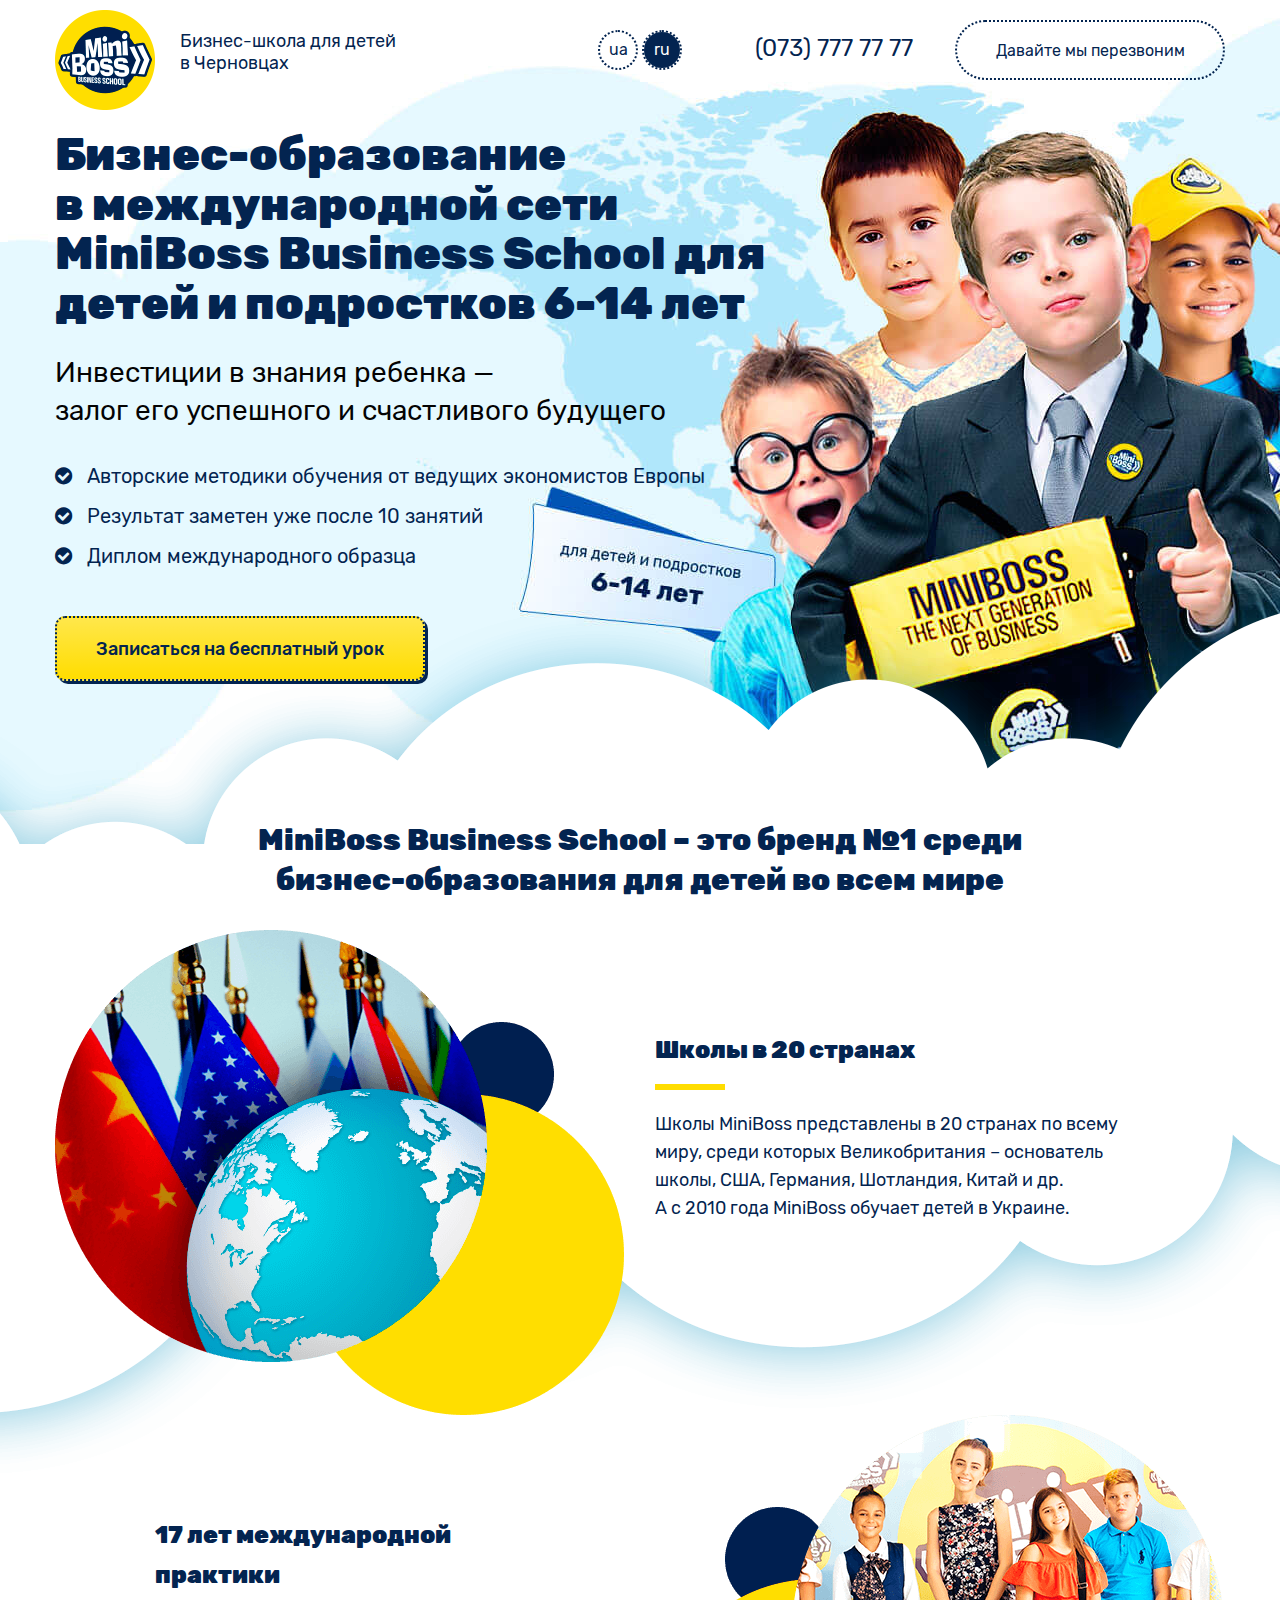
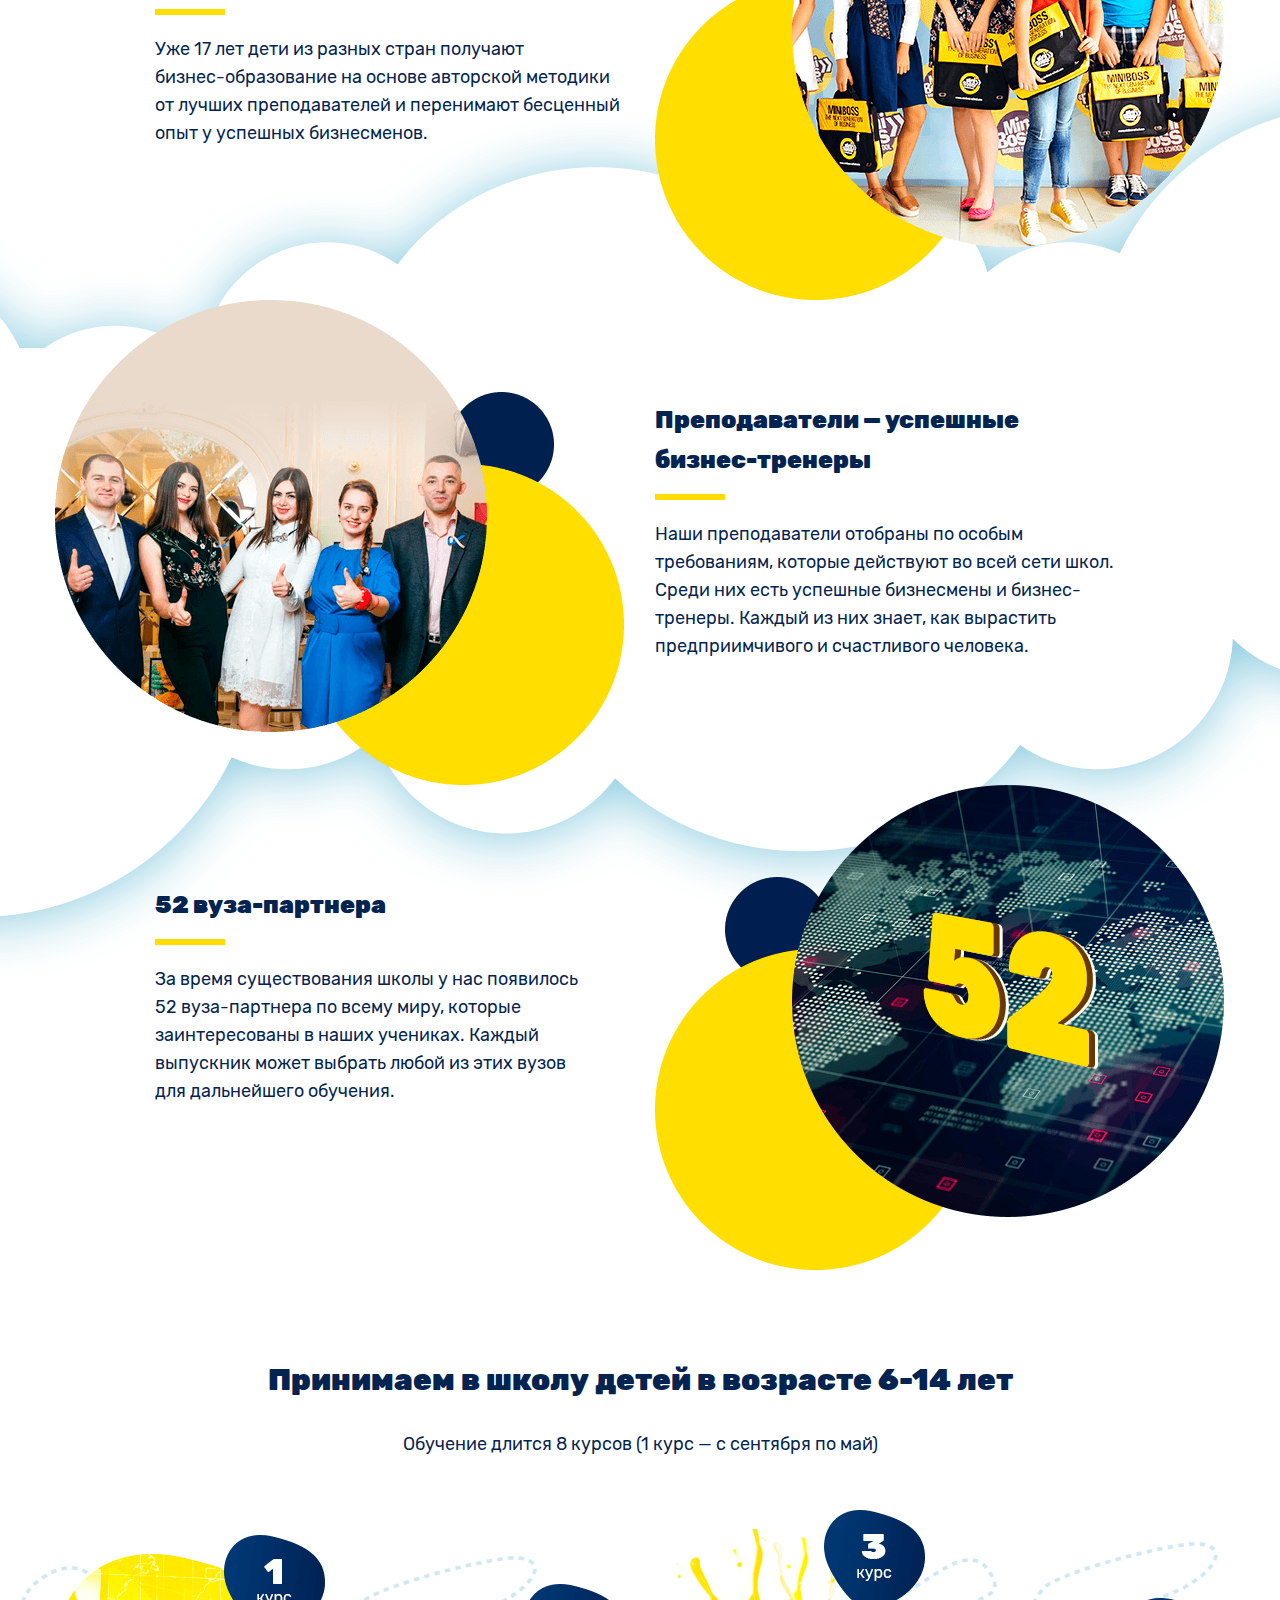
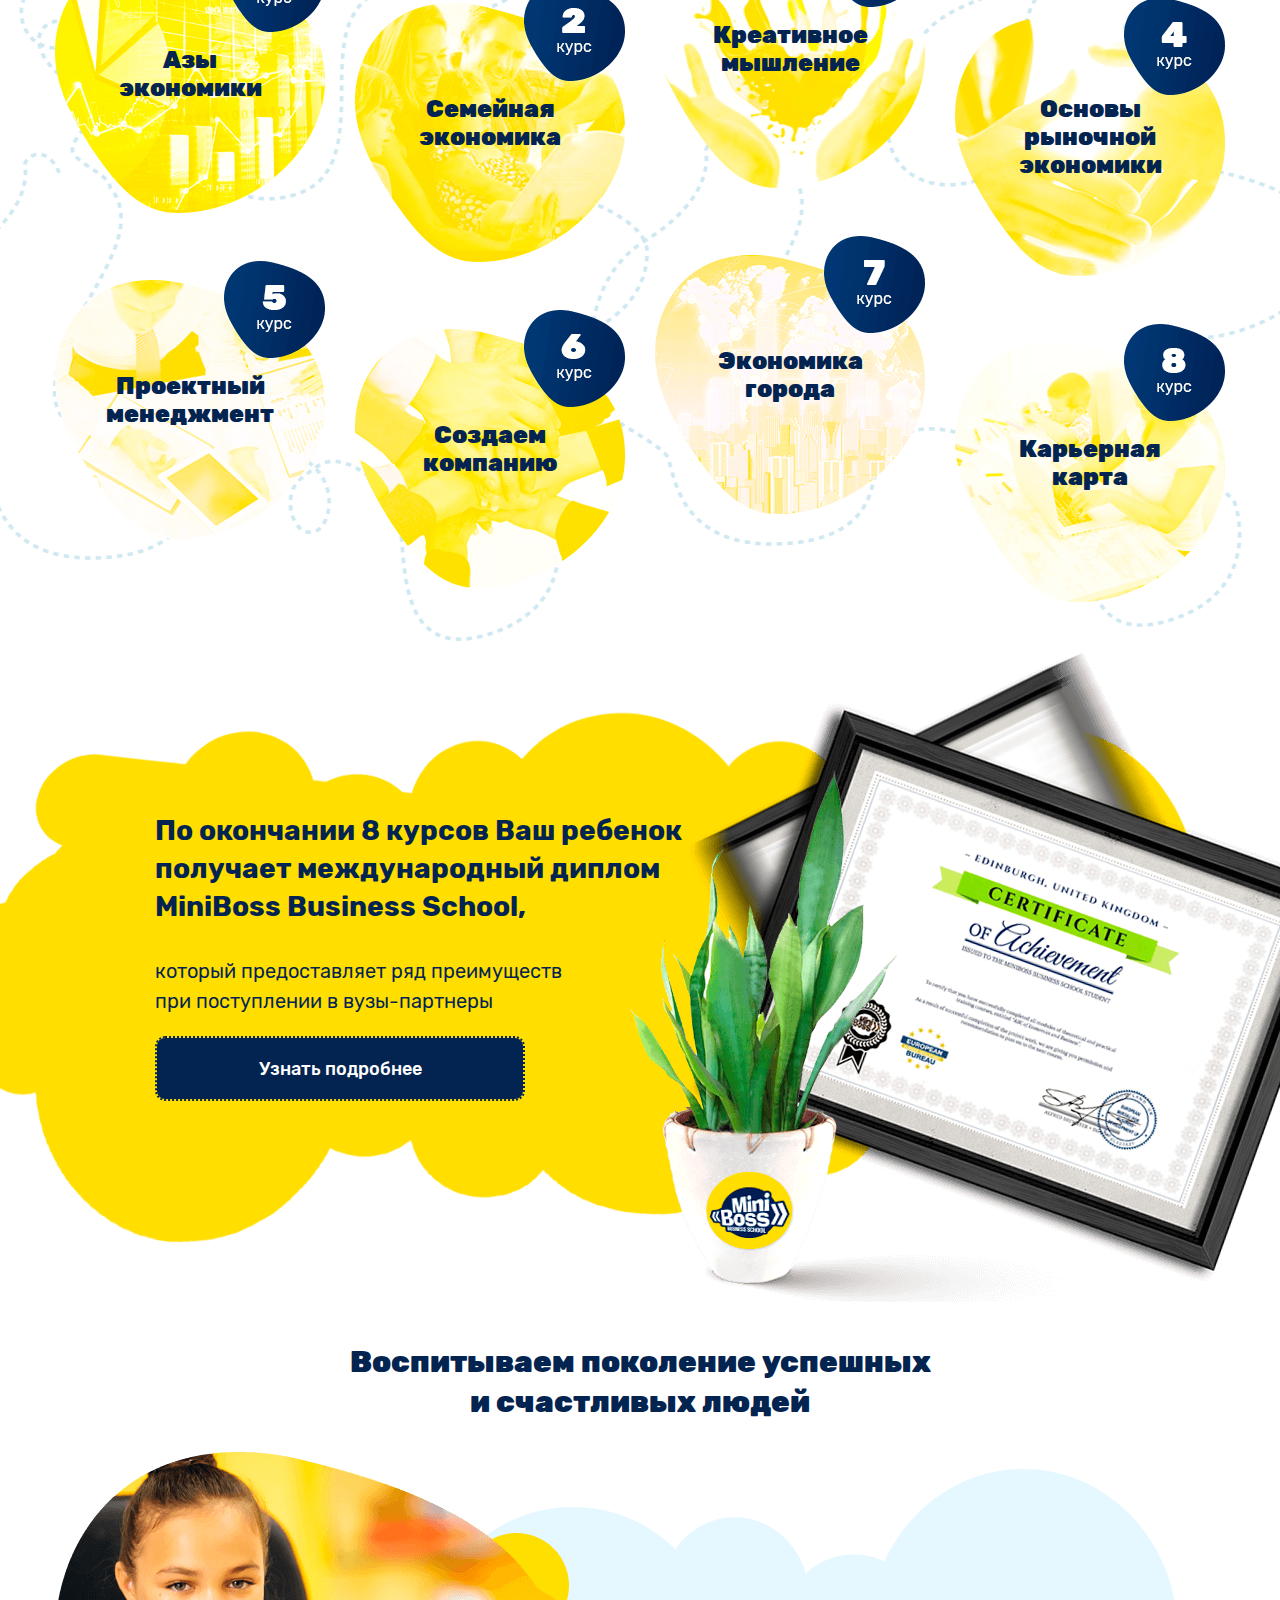
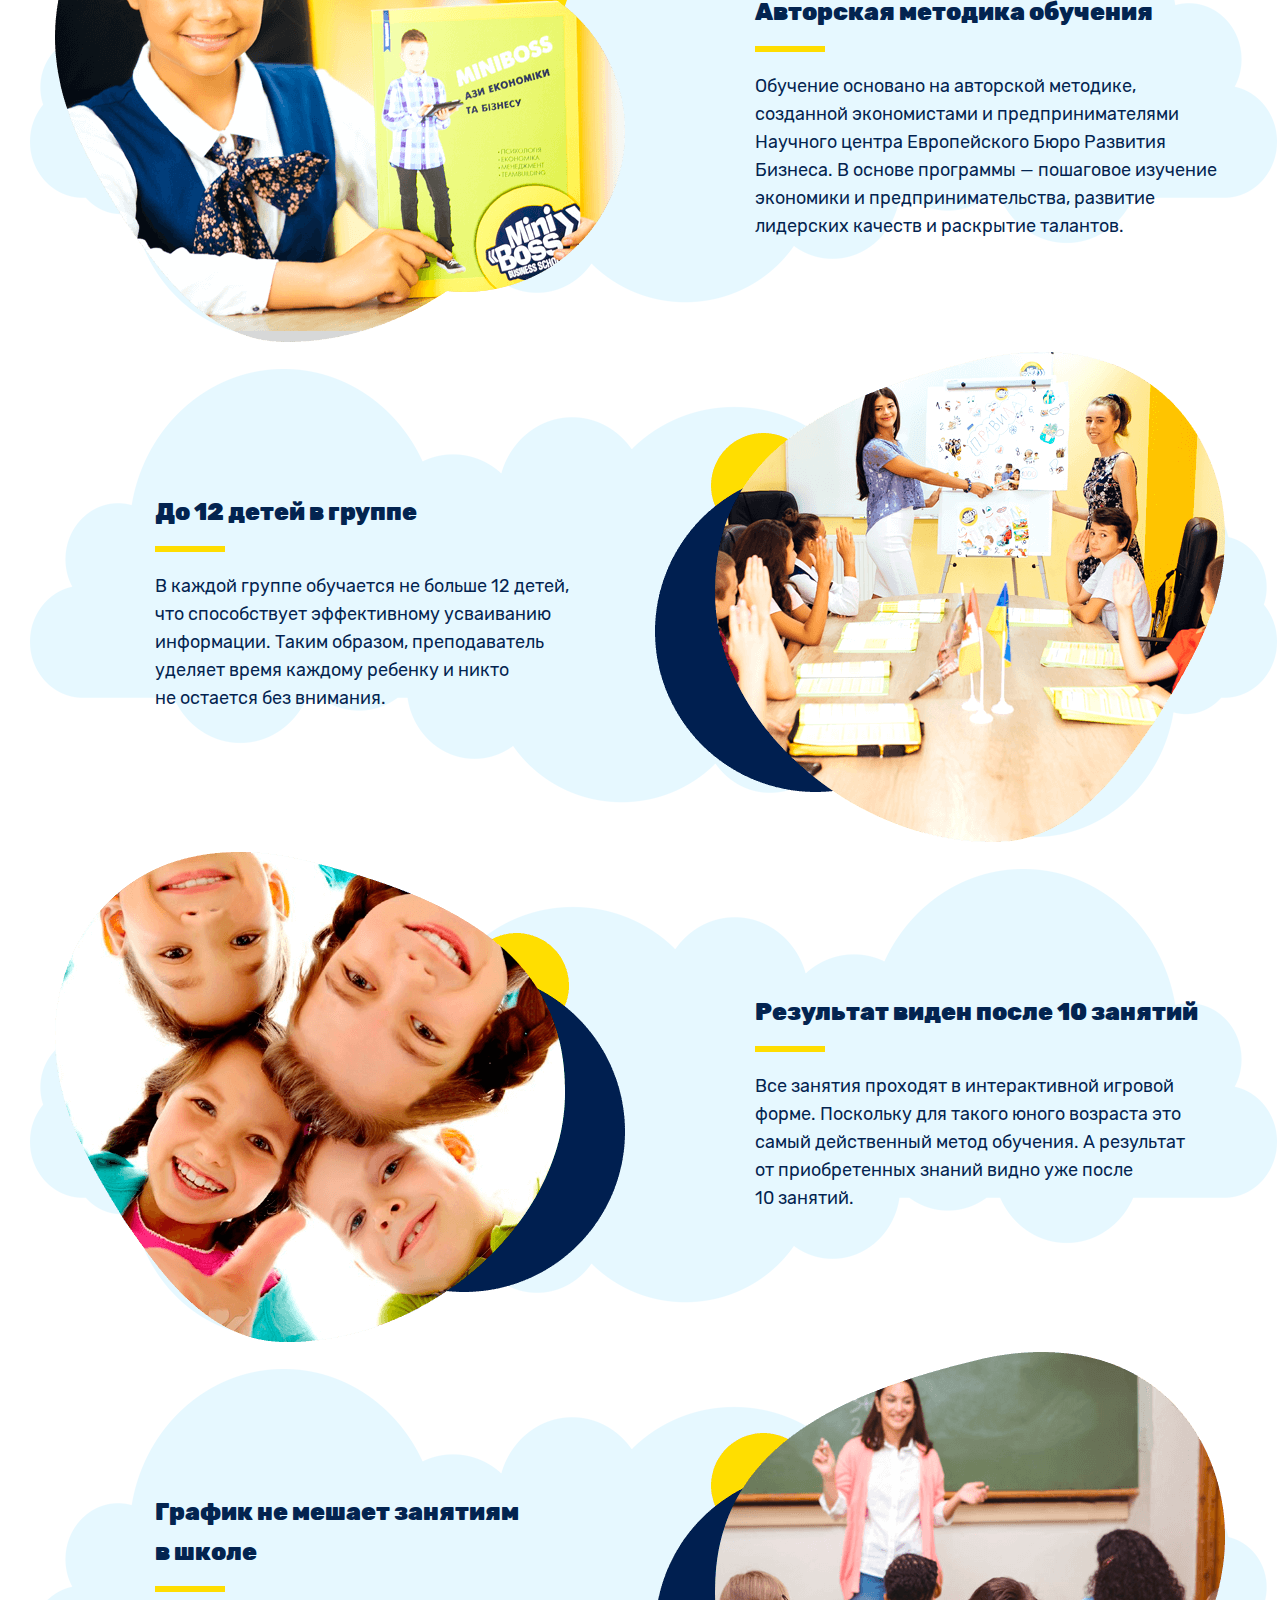
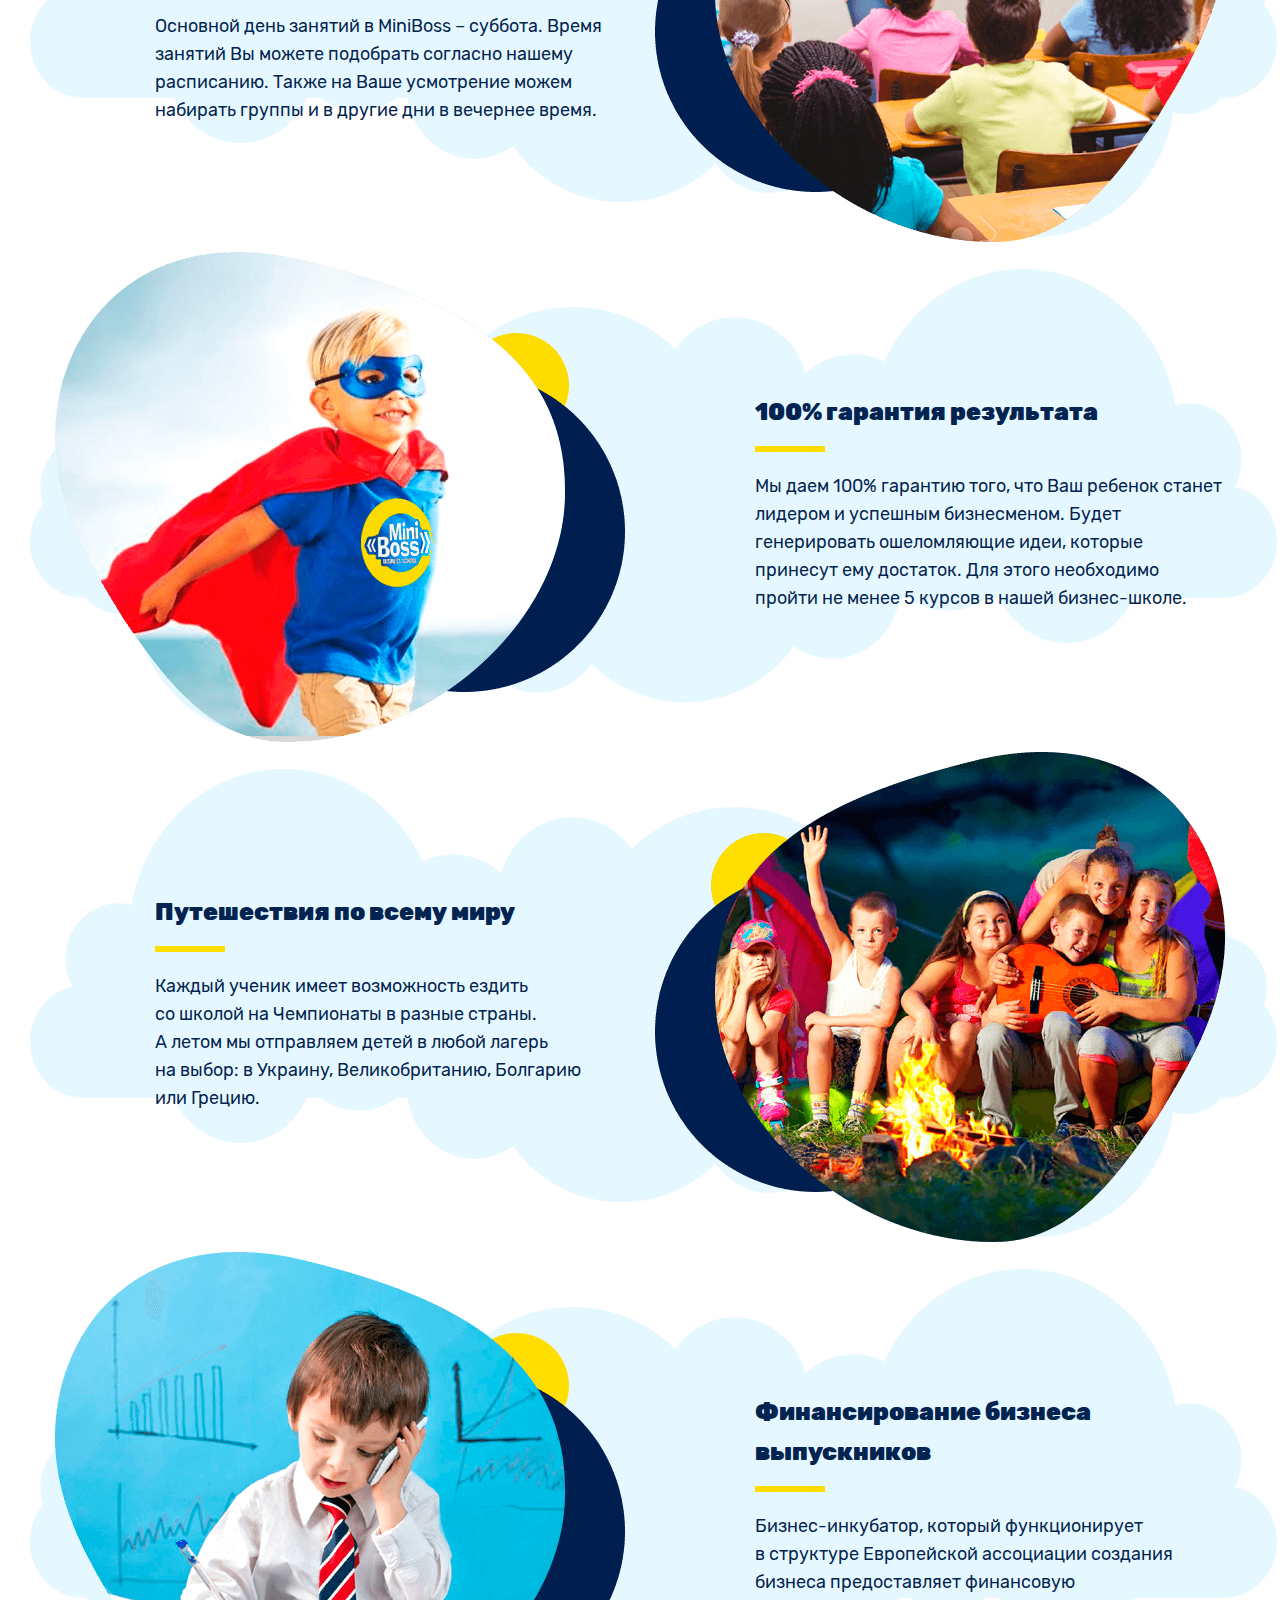
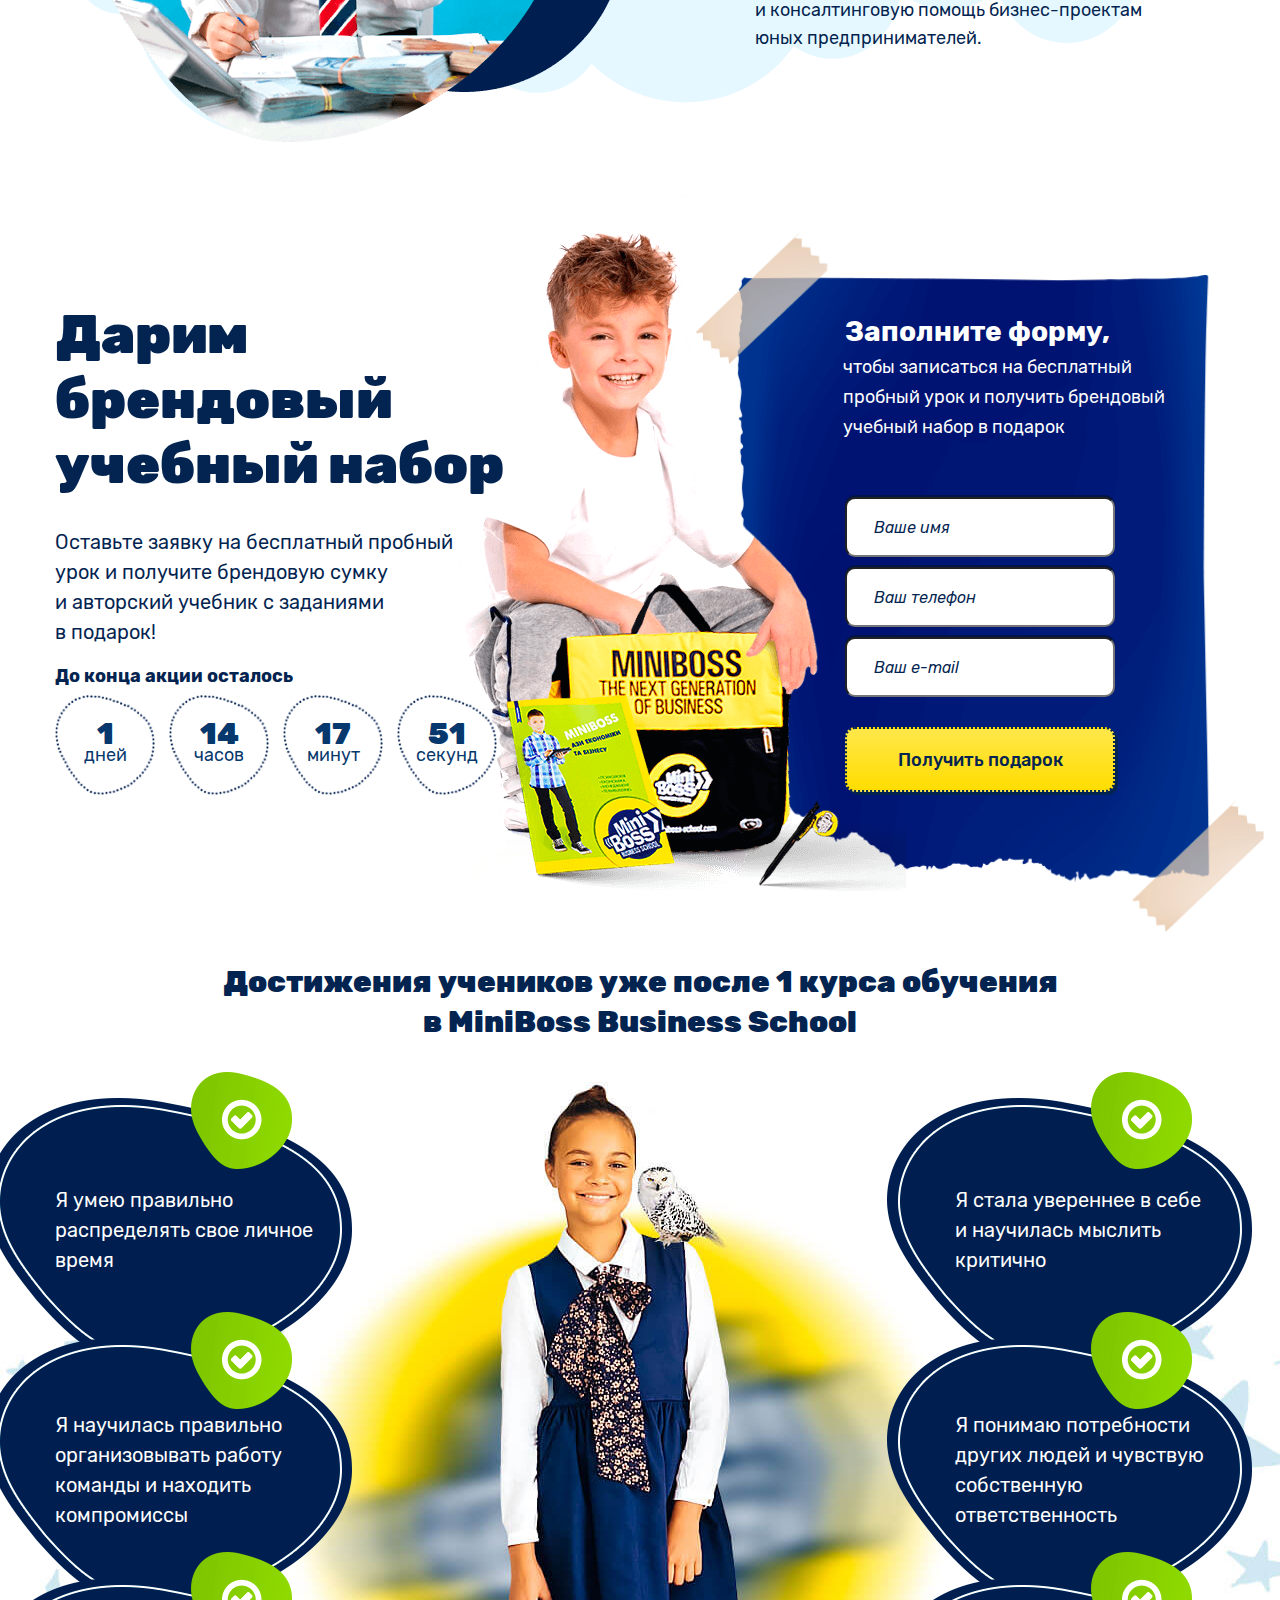
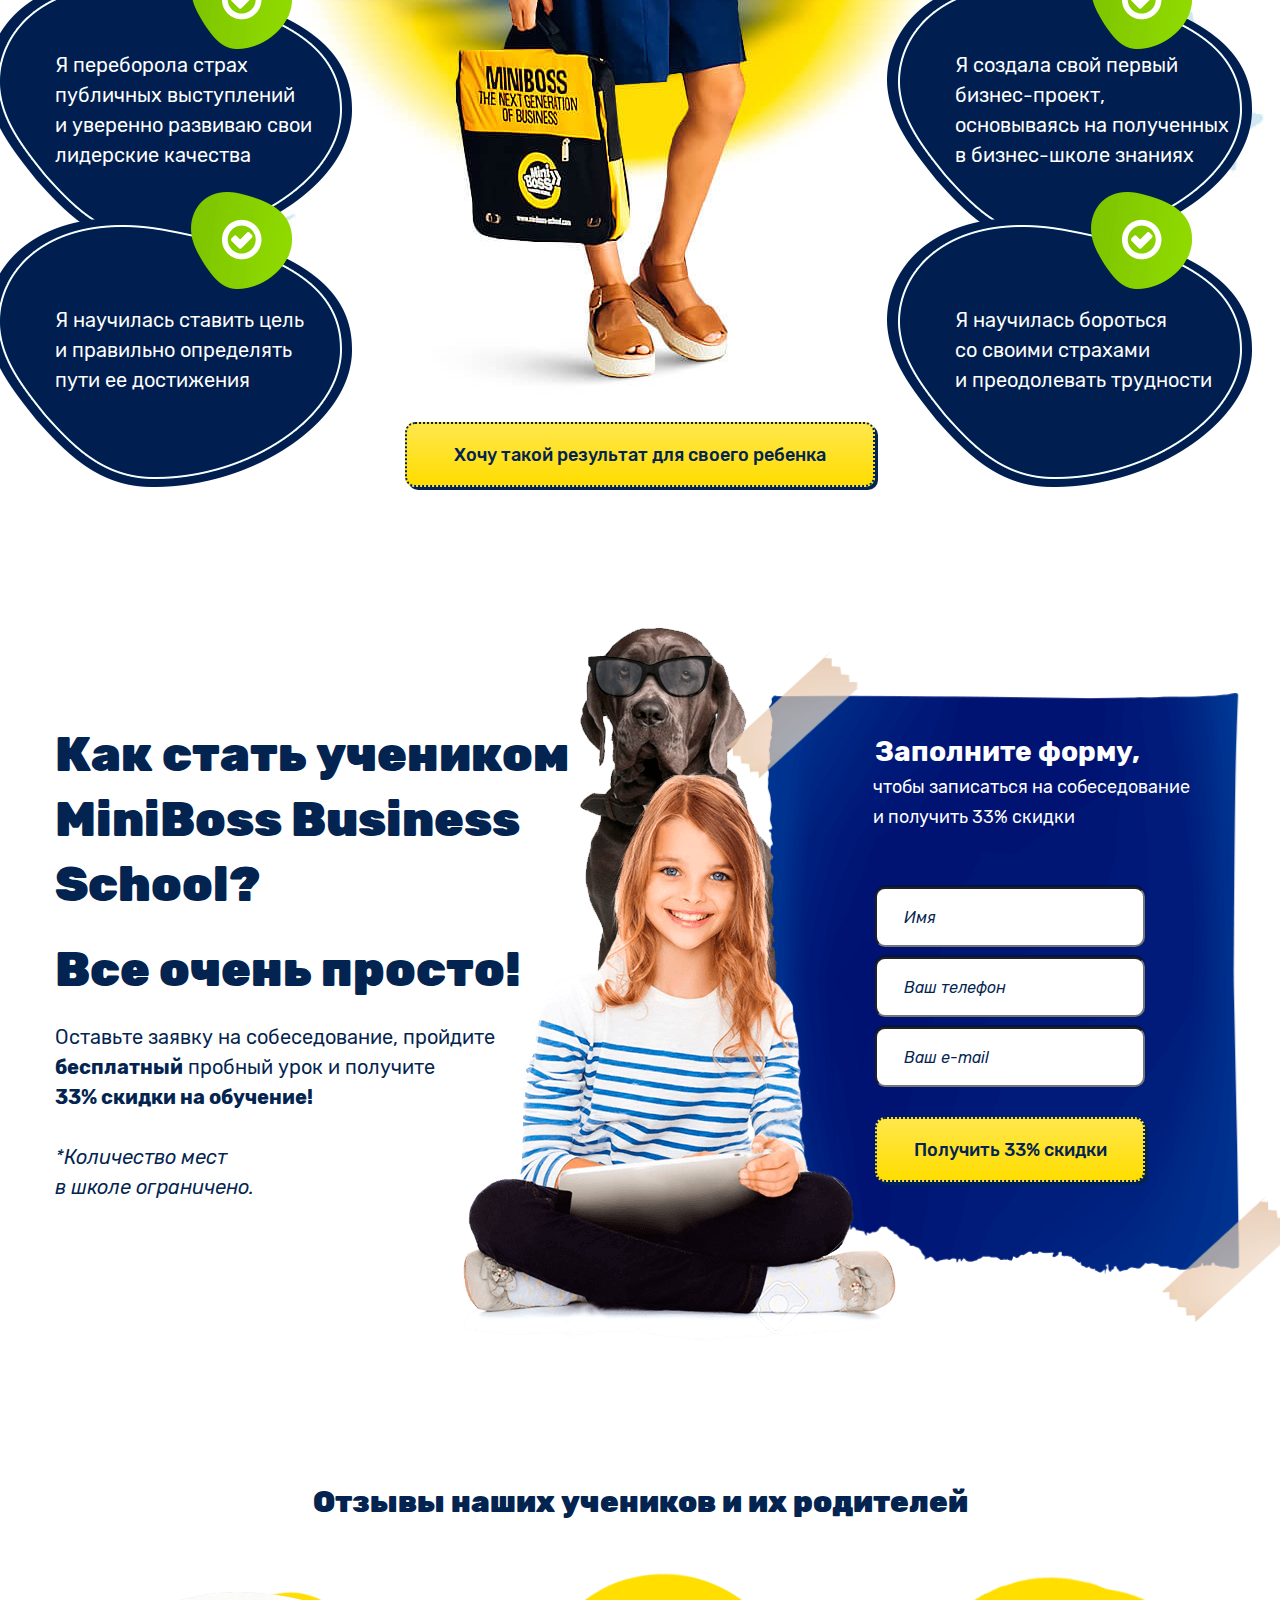
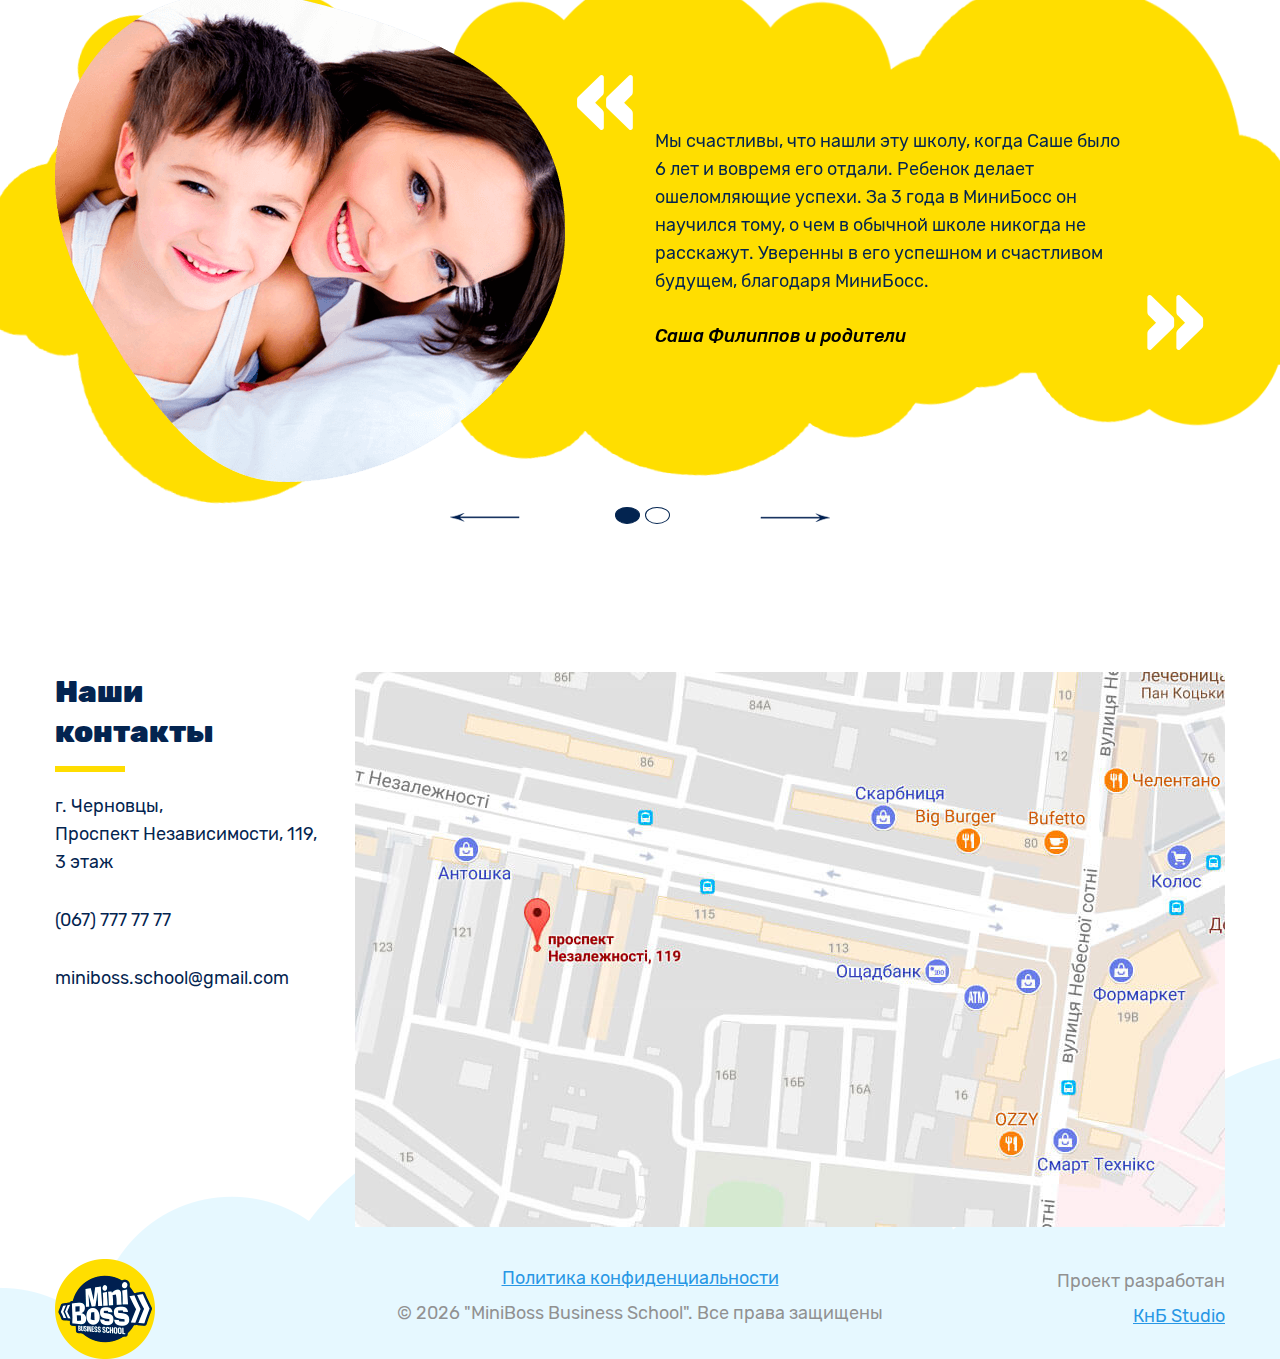
==== index.html @ 7fb2fcdd "first" ====
<!DOCTYPE html>
<html lang="ru">
<head>
	<meta charset="utf-8" />
	<title>MiniBoss Business School - Бизнес-школа для детей в Черновцах</title>
	<meta http-equiv="X-UA-Compatible" content="IE=edge" />
	<meta class="viewport" name="viewport" content="width=device-width, initial-scale=1, maximum-scale=1" />
	<link rel="stylesheet" href="libs/bootstrap/css/bootstrap.min.css">
	<link rel="icon" type="image/ico" href="fav.ico" />
	<link rel="stylesheet" href="css/main.css" />
	<link rel="stylesheet" href="css/media.css" />
	<link rel="stylesheet" href="css/fonts.css" />
	<link rel="stylesheet" href="libs/animate/animate.min.css" />
	<link rel="stylesheet" href="libs/magnific-popup/magnific-popup.css" />
	<link rel="stylesheet" href="libs/slick/slick.css" />
	<link rel="stylesheet" href="libs/slick/slick-theme.css" />
</head>
<body>

	<!--BEGIN Header-->
	<header>
		<div class="container">
			<div class="row top_head">
				<div class="col-md-1 logo">
					<img src="img/logo.png" alt="">
				</div>
				<div class="col-md-3 desc">
					Бизнес-школа для детей <br>в Черновцах
				</div>
				<div class="col-md-2 col-md-offset-1 lang">
					<ul>
						<li><a href="ua.html">ua</a></li>
						<li class="active">ru</li>
					</ul>
				</div>
				<div class="col-md-2 top_phone">
					<a href="tel:+380737777777">(073) 777 77 77</a>
				</div>
				<div class="col-md-3 top_btn">
					<a href="#topFormWrapper" class="popup"><button>Давайте мы перезвоним</button></a>
				</div>
			</div>
			<div class="row main_head">
				<div class="col-md-8">
					<h1>Бизнес-образование <br>в международной сети MiniBoss Business School для детей и подростков 6-14 лет</h1>
					<h2>Инвестиции в знания ребенка — <br>залог его успешного и счастливого будущего</h2>
					<ul class="trigger">
						<li><span></span> Авторские методики обучения от ведущих экономистов Европы</li>
						<li><span></span> Результат заметен уже после 10 занятий</li>
						<li><span></span> Диплом международного образца</li>
					</ul>
					<a href="#mainFormWrapper" class="popup"><button class="btn_yellow">
						Записаться на бесплатный урок
					</button></a>
				</div>
			</div>
		</div>
	</header>
	<!-- END Header-->
	<section class="about">
		<div class="container">
			<h3>MiniBoss Business School – это бренд №1 среди <br>бизнес-образования для детей во всем мире</h3>
			<div class="row">
				<div class="col-sm-6">
					<img src="img/about_1.png" alt="">
				</div>
				<div class="col-sm-5">
					<h4>Школы в 20 странах</h4>
					<p>Школы MiniBoss представлены в 20 странах по всему <br>миру, среди которых Великобритания – основатель <br>школы, США, Германия, Шотландия, Китай и др. <br>А с 2010 года MiniBoss обучает детей в Украине.</p>
				</div>
			</div>
			<div class="row">
				<div class="col-sm-5 col-sm-offset-1">
					<h4>17 лет международной <br>практики </h4>
					<p>Уже 17 лет дети из разных стран получают <br>бизнес-образование на основе авторской методики <br>от лучших преподавателей и перенимают бесценный <br>опыт у успешных бизнесменов.</p>
				</div>
				<div class="col-sm-6">
					<img src="img/about_2.png" alt="">
				</div>
			</div>
			<div class="row">
				<div class="col-sm-6">
					<img src="img/about_3.png" alt="">
				</div>
				<div class="col-sm-5">
					<h4>Преподаватели — успешные <br>бизнес-тренеры</h4>
					<p>Наши преподаватели отобраны по особым <br>требованиям, которые действуют во всей сети школ. <br>Среди них есть успешные бизнесмены и бизнес- <br>тренеры. Каждый из них знает, как вырастить <br>предприимчивого и счастливого человека.</p>
				</div>
			</div>
			<div class="row">
				<div class="col-sm-5 col-sm-offset-1">
					<h4>52 вуза-партнера</h4>
					<p>За время существования школы у нас появилось <br>52 вуза-партнера по всему миру, которые <br>заинтересованы в наших учениках. Каждый <br>выпускник может выбрать любой из этих вузов <br>для дальнейшего обучения.</p>
				</div>
				<div class="col-sm-6">
					<img src="img/about_4.png" alt="">
				</div>
			</div>
		</div>
	</section>

	<section class="year">
		<div class="container">
			<h3>Принимаем в школу детей в возрасте 6-14 лет<br><span>Обучение длится 8 курсов (1 курс — с сентября по май)</span></h3>
			<div class="row">
				<div class="col-md-3">
					<div class="year_wrapper year1">
						Азы <br>экономики
					</div>
				</div>
				<div class="col-md-3">
					<div class="year_wrapper year2">
						Семейная <br>экономика
					</div>
				</div>
				<div class="col-md-3">
					<div class="year_wrapper year3">
						Креативное <br>мышление
					</div>
				</div>
				<div class="col-md-3">
					<div class="year_wrapper year4">
						Основы <br>рыночной <br>экономики
					</div>
				</div>
			</div>
			<div class="row row_2 relative">
				<div class="col-md-3">
					<div class="year_wrapper year5">
						Проектный <br>менеджмент
					</div>
				</div>
				<div class="col-md-3">
					<div class="year_wrapper year6">
						Создаем <br>компанию
					</div>
				</div>
				<div class="col-md-3">
					<div class="year_wrapper year7">
						Экономика <br>города
					</div>
				</div>
				<div class="col-md-3">
					<div class="year_wrapper year8">
						Карьерная <br>карта
					</div>
				</div>
			</div>
		</div>
	</section>




	<section class="dipl">
		<div class="container">
			<div class="row">
				<div class="col-md-6 col-md-offset-1">
					<h3>По окончании 8 курсов Ваш ребенок получает международный диплом MiniBoss Business School,</h3>
					<p>который предоставляет ряд преимуществ <br>при поступлении в вузы-партнеры</p>
					<a href="#knowFormWrapper" class="popup"><button class="btn_blue">Узнать подробнее</button></a>
				</div>
			</div>
			
		</div>
	</section>

	<section class="educate">
		<div class="container">
			<h3>Воспитываем поколение успешных <br>и счастливых людей</h3>
			<div class="row">
				<div class="col-sm-6">
					<img src="img/educate_1.png" alt="">
				</div>
				<div class="col-sm-5 col-sm-offset-1">
					<h4>Авторская методика обучения</h4>
					<p>Обучение основано на авторской методике, созданной экономистами и предпринимателями Научного центра Европейского Бюро Развития Бизнеса. В основе программы — пошаговое изучение экономики и предпринимательства, развитие лидерских качеств и раскрытие талантов.</p>
				</div>
			</div>
			<div class="row">
				<div class="col-sm-5 col-sm-offset-1">
					<h4>До 12 детей в группе</h4>
					<p>В каждой группе обучается не больше 12 детей, <br>что способствует эффективному усваиванию информации. Таким образом, преподаватель <br>уделяет время каждому ребенку и никто <br>не остается без внимания.</p>
				</div>
				<div class="col-sm-6">
					<img src="img/educate_2.png" alt="">
				</div>
			</div>
			<div class="row">
				<div class="col-sm-6">
					<img src="img/educate_3.png" alt="">
				</div>
				<div class="col-sm-5 col-sm-offset-1">
					<h4>Результат виден после 10 занятий</h4>
					<p>Все занятия проходят в интерактивной игровой форме. Поскольку для такого юного возраста это самый действенный метод обучения. А результат <br>от приобретенных знаний видно уже после <br>10 занятий.</p>
				</div>
			</div>
			<div class="row">
				<div class="col-sm-5 col-sm-offset-1">
					<h4>График не мешает занятиям <br>в школе</h4>
					<p>Основной день занятий в MiniBoss – суббота. Время занятий Вы можете подобрать согласно нашему расписанию. Также на Ваше усмотрение можем набирать группы и в другие дни в вечернее время.</p>
				</div>
				<div class="col-sm-6">
					<img src="img/educate_4.png" alt="">
				</div>
			</div>
			<div class="row">
				<div class="col-sm-6">
					<img src="img/educate_5.png" alt="">
				</div>
				<div class="col-sm-5 col-sm-offset-1">
					<h4>100% гарантия результата</h4>
					<p>Мы даем 100% гарантию того, что Ваш ребенок станет лидером и успешным бизнесменом. Будет генерировать ошеломляющие идеи, которые принесут ему достаток. Для этого необходимо пройти не менее 5 курсов в нашей бизнес-школе.</p>
				</div>
			</div>
			<div class="row">
				<div class="col-sm-5 col-sm-offset-1">
					<h4>Путешествия по всему миру</h4>
					<p>Каждый ученик имеет возможность ездить <br>со школой на Чемпионаты в разные страны. <br>А летом мы отправляем детей в любой лагерь <br>на выбор: в Украину, Великобританию, Болгарию <br>или Грецию.</p>
				</div>
				<div class="col-sm-6">
					<img src="img/educate_6.png" alt="">
				</div>
			</div>
			<div class="row">
				<div class="col-sm-6">
					<img src="img/educate_7.png" alt="">
				</div>
				<div class="col-sm-5 col-sm-offset-1">
					<h4>Финансирование бизнеса <br>выпускников</h4>
					<p>Бизнес-инкубатор, который функционирует <br>в структуре Европейской ассоциации создания бизнеса предоставляет финансовую <br>и консалтинговую помощь бизнес-проектам <br>юных предпринимателей.</p>
				</div>
			</div>
		</div>
	</section>

	<section class="top_form">
		<div class="container relative">
			<img src="img/boy.png" alt="">
			<div class="row">
				<div class="col-md-5">
					<h3>Дарим брендовый учебный набор</h3>
					<p>Оставьте заявку на бесплатный пробный <br>урок и получите брендовую сумку <br>и авторский учебник с заданиями <br>в подарок!</p>
					<div class="counter_head">До конца акции осталось</div>
					<div class="timer">
						<span class="timer__item">
							<span id="days" class="big-numb-time"></span><br>
						<span class="timer-text">дней</span>
						</span>
						<span class="timer-col timer__item">
							<span id="hours" class="big-numb-time"></span><br>
						<span class="timer-text">часов</span>
						</span>
						<span class="timer-col timer__item">
							<span id="minutes" class="big-numb-time"></span><br>
						<span class="timer-text">минут</span>
						</span>
						<span class="timer-col timer__item">
							<span id="seconds" class="big-numb-time"></span><br>
						<span class="timer-text">секунд</span>
						</span>
					</div>
				</div>
				<div class="col-md-offset-1 col-md-6">
					<div class="form_wrapper">
						<h6>Заполните форму,</h6>
						<p>чтобы записаться на бесплатный пробный урок и получить брендовый учебный набор в подарок </p>
						<form method="post" class="form" id="top_form" action="mail.php">
							<input type="hidden" name="whatform" value="Форма - Задать вопрос специалисту" />
							<input type="text" name="name" placeholder="Ваше имя" />
							<input type="tel" name="phone" class="phone" placeholder="Ваш телефон" />
							<input type="email" name="email" placeholder="Ваш e-mail" />
							<button class="btn_yellow">Получить подарок</button>
						</form>
					</div>
				</div>
			</div>
		</div>
	</section>

	<section class="attainment">
		<div class="container">
			<h3>Достижения учеников уже после 1 курса обучения <br>в MiniBoss Business School</h3>
			<div class="row row1">
				<div class="col-md-3">
					<p>Я умею правильно распределять свое личное время<span></span></p>
				</div>
				<div class="col-md-3 col-md-offset-6">
					<p>Я стала увереннее в себе <br>и научилась мыслить критично<span></span></p>
				</div>
			</div>

			<div class="row row2">
				<div class="col-md-3">
					<p>Я научилась правильно организовывать работу команды и находить компромиссы<span></span> </p>
				</div>
				<div class="col-md-3 col-md-offset-6">
					<p>Я понимаю потребности других людей и чувствую собственную ответственность<span></span></p>
				</div>
			</div>

			<div class="row row3">
				<div class="col-md-3">
					<p>Я переборола страх публичных выступлений <br>и уверенно развиваю свои лидерские качества<span></span></p>
				</div>
				<div class="pr0 col-md-3 col-md-offset-6">
					<p>Я создала свой первый бизнес-проект, <br>основываясь на полученных в бизнес-школе знаниях<span></span></p>
				</div>
			</div>

			<div class="row row4">
				<div class="col-md-3">
					<p>Я научилась ставить цель <br>и правильно определять пути ее достижения<span></span></p>
				</div>
				<div class="col-md-3 col-md-offset-6">
					<p>Я научилась бороться <br>со своими страхами <br>и преодолевать трудности<span></span></p>
				</div>
			</div>
			<div class="attention_btn">
				<a href="#wantFormWrapper" class="popup"><button class="btn_yellow">Хочу такой результат для своего ребенка</button></a>
			</div>
		</div>
	</section>

	<section class="top_form bottom_form">
		<div class="container relative">
			<img class="dog" src="img/dog.png" alt="">
			<img class="girl" src="img/girl.png" alt="">
			<div class="row">
				<div class="col-md-6">
					<h3>Как стать учеником MiniBoss Business School?<span>Все очень просто!</span></h3>
					<p class="main_p">Оставьте заявку на собеседование, пройдите <br><span>бесплатный</span> пробный урок  и получите <br><span>33% скидки на обучение!</span></p>
					<p class="italic">*Количество мест <br>в школе ограничено.</p>
				</div>
				<div class="col-md-6">
					<div class="form_wrapper">
						<h6>Заполните форму,</h6>
						<p>чтобы записаться на собеседование и получить 33% скидки </p>
						<form method="post" class="form" id="bot_form" action="mail.php">
							<input type="hidden" name="whatform" value="Форма - Задать вопрос специалисту" />
							<input type="text" name="name" placeholder="Имя" />
							<input type="tel" name="phone" class="phone" placeholder="Ваш телефон" />
							<input type="email" name="email" placeholder="Ваш e-mail" />
							<button class="btn_yellow">Получить 33% скидки</button>
						</form>
					</div>
				</div>
			</div>
		</div>
	</section>

	<section class="review">
		<div class="container">
			<h3>Отзывы наших учеников и их родителей</h3>
			<div class="row">
				<div class="slider_wrapper">
					<div class="prev"></div>
					<div class="next"></div>
					<div class="slider">
						<div class="slider_item">
							<div class="col-md-5">
								<img src="img/rev_1.png" alt="">
							</div>
							<div class="col-md-5 col-md-offset-1">
								<div class="review_text">
									<p>Мы счастливы, что нашли эту школу, когда Саше
было 6 лет и вовремя его отдали. Ребенок делает ошеломляющие успехи. За 3 года в МиниБосс
он научился тому, о чем в обычной школе никогда
не расскажут. Уверенны в его успешном
и счастливом будущем, благодаря МиниБосс.</p>
									<em>Саша Филиппов и родители</em>
								</div>
							</div>
						</div>
						<div class="slider_item">
							<div class="col-md-5">
								<img src="img/rev_1.png" alt="">
							</div>
							<div class="col-md-5 col-md-offset-1">
								<div class="review_text">
									<p>Мы счастливы, что нашли эту школу, когда Саше
было 6 лет и вовремя его отдали. Ребенок делает ошеломляющие успехи. За 3 года в МиниБосс
он научился тому, о чем в обычной школе никогда
не расскажут. Уверенны в его успешном
и счастливом будущем, благодаря МиниБосс.</p>
									<em>Саша Филиппов и родители</em>
								</div>
							</div>
						</div>
					</div>
				</div>
			</div>
		</div>
	</section>

	<section class="contact">
		<div class="container">
			<div class="row">
				<div class="col-md-3">
					<h4>Наши <br>контакты</h4>
					<p>г. Черновцы, <br>Проспект Независимости, 119, 3 этаж</p>
					<p><a href="tel:+380677777777">(067) 777 77 77</a></p>
					<p><a href="mailto:miniboss.school@gmail.com">miniboss.school@gmail.com</a></p>
				</div>
				<div class="col-md-9">
					<img src="img/map.jpg" alt="">
				</div>
			</div>
		</div>
	</section>

	<footer>
		<div class="container">
			<div class="row">
				<div class="col-sm-3 col-xs-12 footer_logo">
					<img src="img/logo.png" alt="">
				</div>
				<div class="col-sm-6 col-xs-12 copyright">
					<span><a class="popup" href="#politics">Политика конфиденциальности</a></span>
					<p>&copy; <script type="text/javascript">var mdate = new Date(); document.write(mdate.getFullYear());</script> "MiniBoss Business School". Все права защищены</p>
				</div>
				<div class="col-sm-3 col-xs-12 made_by">
					<p>Проект разработан</p>
					<span>КнБ Studio</span>
				</div>
			</div>
		</div>
	</footer>
	<div class="hidden">
		<div class="politics" id="politics">
			<h3>Политика конфиденциальности</h3>
			<div class="politics_text">
				<p>
				Ваша конфиденциальность очень важна для нас. Мы хотим, чтобы Ваша работа в Интернет по возможности была максимально приятной и полезной, и Вы совершенно спокойно использовали широчайший спектр информации, инструментов и возможностей, которые предлагает Интернет.<br><br>
				Личная информация Членов, собранная при регистрации (или в любое другое время) преимущественно используется для подготовки Продуктов или Услуг в соответствии с Вашими потребностями. Ваша информация не будет передана или продана третьим сторонам. Однако мы можем частично раскрывать личную информацию в особых случаях, описанных в «Согласии с рассылкой»<br><br>
				<b>Какие данные собираются на сайте</b><br>
				При добровольной регистрации на получение рассылки «Инсайдер интернет предпринимателя» вы отправляете свое Имя и E-mail через форму регистрации.<br><br>
				<b>С какой целью собираются эти данные</b><br>
				Имя используется для обращения лично к вам, а ваш e-mail для отправки вам писем рассылок, новостей тренинга, полезных материалов, коммерческих предложений.<br>
				Ваши имя и e-mail не передаются третьим лицам, ни при каких условиях кроме случаев, связанных с исполнением требований законодательства. Ваше имя и e-mail на защищенных серверах сервиса getresponse.com и используются в соответствии с его политикой конфиденциальности.<br><br>
				Вы можете отказаться от получения писем рассылки и удалить из базы данных свои контактные данные в любой момент, кликнув на ссылку для отписки, присутствующую в каждом письме.<br><br>
				<b>Как эти данные используются</b><br>
				На сайте www.site.com используются куки (Cookies) и данные о посетителях сервиса Google Analytics.<br><br>
				При помощи этих данных собирается информация о действиях посетителей на сайте с целью улучшения его содержания, улучшения функциональных возможностей сайта и, как следствие, создания качественного контента и сервисов для посетителей.<br><br>
				Вы можете в любой момент изменить настройки своего браузера так, чтобы браузер блокировал все файлы cookie или оповещал об отправке этих файлов. Учтите при этом, что некоторые функции и сервисы не смогут работать должным образом.<br><br>
				<b> Как эти данные защищаются</b><br>
				Для защиты Вашей личной информации мы используем разнообразные административные, управленческие и технические меры безопасности. Наша Компания придерживается различных международных стандартов контроля, направленных на операции с личной информацией, которые включают определенные меры контроля по защите информации, собранной в Интернет.<br><br>
				Наших сотрудников обучают понимать и выполнять эти меры контроля, они ознакомлены с нашим Уведомлением о конфиденциальности, нормами и инструкциями.<br><br>
				Тем не менее, несмотря на то, что мы стремимся обезопасить Вашу личную информацию, Вы тоже должны принимать меры, чтобы защитить ее.<br><br>
				Мы настоятельно рекомендуем Вам принимать все возможные меры предосторожности во время пребывания в Интернете. Организованные нами услуги и веб-сайты предусматривают меры по защите от утечки, несанкционированного использования и изменения информации, которую мы контролируем. Несмотря на то, что мы делаем все возможное, чтобы обеспечить целостность и безопасность своей сети и систем, мы не можем гарантировать, что наши меры безопасности предотвратят незаконный доступ к этой информации хакеров сторонних организаций.<br><br>
				В случае изменения данной политики конфиденциальности вы сможете прочитать об этих изменениях на этой странице или, в особых случаях, получить уведомление на свой e-mail.<br><br>
				Для связи с администратором сайта по любым вопросам вы можете написать письмо на e-mail: miniboss.school@gmail.com
			</p>
			</div>
		</div>
	</div>
	<div class="hidden">
		<div class="form_wrapper" id="topFormWrapper">
			<h6>Заполните форму,</h6>
			<p>и наш менеджер перезвонит <br>Вам в течение 5 минут </p>
			<form method="post" class="form" id="topForm" action="mail.php">
				<input type="hidden" name="whatform" value="Форма - Перезвоните мне" />
				<input type="text" name="name" placeholder="Ваше имя" />
				<input type="tel" name="phone" class="phone" placeholder="Ваш телефон" />
				<button class="btn_yellow">Перезвоните мне</button>
			</form>
		</div>
	</div>
	<div class="hidden">
		<div class="form_wrapper" id="mainFormWrapper">
			<h6>Заполните форму,</h6>
			<p>и наш менеджер свяжется с Вами <br>в течение 5 мин, чтобы записать ребенка на бесплатный урок </p>
			<form method="post" class="form" id="mainForm" action="mail.php">
				<input type="hidden" name="whatform" value="Форма - Записаться на бесплатный урок" />
				<input type="text" name="name" placeholder="Ваше имя" />
				<input type="tel" name="phone" class="phone" placeholder="Ваш телефон" />
				<input type="email" name="email" placeholder="Ваш e-mail" />
				<button class="btn_yellow">Записаться</button>
			</form>
		</div>
	</div>
	<div class="hidden">
		<div class="form_wrapper" id="knowFormWrapper">
			<h6>Заполните форму,</h6>
			<p>и наш менеджер свяжется с Вами <br>в течение 5 мин, чтобы рассказать <br>о преимуществах нашего диплома</p>
			<form method="post" class="form" id="knowForm" action="mail.php">
				<input type="hidden" name="whatform" value="Форма - Узнать подробнее" />
				<input type="text" name="name" placeholder="Ваше имя" />
				<input type="tel" name="phone" class="phone" placeholder="Ваш телефон" />
				<input type="email" name="email" placeholder="Ваш e-mail" />
				<button class="btn_yellow">Узнать подробнее</button>
			</form>
		</div>
	</div>
	<div class="hidden">
		<div class="form_wrapper" id="wantFormWrapper">
			<h6>Заполните форму,</h6>
			<p>чтобы записать своего ребенка <br>на бесплатный пробный урок</p>
			<form method="post" class="form" id="wantForm" action="mail.php">
				<input type="hidden" name="whatform" value="Форма - Хочу такой результат" />
				<input type="text" name="name" placeholder="Ваше имя" />
				<input type="tel" name="phone" class="phone" placeholder="Ваш телефон" />
				<input type="email" name="email" placeholder="Ваш e-mail" />
				<button class="btn_yellow">Хочу такой результат</button>
			</form>
		</div>
	</div>
	<!--[if lt IE 9]>
	<script src="libs/html5shiv/es5-shim.min.js"></script>
	<script src="libs/html5shiv/html5shiv.min.js"></script>
	<script src="libs/html5shiv/html5shiv-printshiv.min.js"></script>
	<script src="libs/respond/respond.min.js"></script>
	<![endif]-->

	<script src="libs/jquery/jquery-2.1.4.min.js"></script>
	<script src="libs/jquery-ui/jquery-ui.min.js"></script>
	<script src="libs/bootstrap/js/bootstrap.min.js"></script>
	<script src="libs/magnific-popup/jquery.magnific-popup.min.js"></script>
	<script src="libs/slick/slick.min.js"></script>
	<script src="libs/maskedinput/jquery.maskedinput.min.js"></script>
	<script src="libs/validation/jquery.validate.min.js"></script>
	<script src="libs/animate/wow.min.js"></script>
	<script>
		new WOW().init();
	</script>
	<script src="js/common.js"></script>
	
</body>
</html>
---- css/main.css ----
body {
	font: 1.8rem "Rubik", sans-serif;
	min-width: 320px;
	font-weight: normal;
	position: relative;
	max-width: 1920px;
	color: #032450;
	margin: 0 auto;
	overflow-x: hidden;
	padding-top: 10px;
}
p {
	font-size: 1.8rem;
	line-height: 2.8rem;
}
@media only screen and (max-width : 1199px) {
	.about:before {
		width: 101%;
	}
}
.slider_wrapper {
	position: relative;
}
.slider_wrapper:after, .slider_item:after {
	content: "";
	display: table;
	clear: both;
}
.slider_item {
	display: -webkit-box!important;
	display: -moz-box!important;
	display: -ms-flexbox!important;
	display: -webkit-flex!important;
	display: flex!important;
	-webkit-box-align: center;
	-webkit-flex-align: center;
	-ms-flex-align: center;
	-webkit-align-items: center;
}
.share .timer {
	margin-top: 3rem;
}
.share .timer__item {
	display: inline-block;
	width: 70px;
	margin-right: 2.5rem;
	height: 70px;
	border: 1px solid #23a6a6;
	-webkit-border-radius: 3px;
	-moz-border-radius: 3px;
	border-radius: 3px;
	padding-top: .5rem;
	text-align: center;
	color: #2c213e;
}
.big-numb-time, .timer-text {
	color: #2c213e;
}
.big-numb-time {
	font-size: 3rem;
}
.timer-text {
	font-size: 1.4rem;
	position: relative;
	top: -5px;
}
.relative {
	position: relative;
}
button {
	border: none;
	background: none;
}
button, button:focus, button:hover, input, .thumbnail, .slick-slide, img, ul, li, a, a:focus, a:hover, div, div:focus textarea, textarea:focus {
	outline: none;
	text-decoration: none;
	color: inherit;
}
.politics {
	background-color: #fff;
}
.politics p {
	font-size: 18px;
	color: #000;
}
.politics_text {
	padding: 20px 40px;
}
.politics h3 {
	background: #1782ab;
	font-size: 24px;
	color: #fff;
	text-transform: uppercase;
	text-align: center;
	padding: 20px 0;
	margin: 0;
}
@media only screen and (max-width : 767px) {
	.politics h3 {
		font-size: 23px;
	}
}
section {
	padding: 80px 0;
	position: relative;
	background-repeat: no-repeat;
	background-position: center top;
}
section h6 {
	font-weight: bold;
	font-size: 24px;
}
section h4 {
	font-size: 2.4rem;
	font-weight: 900;
	line-height: 4rem;
	position: relative;
	margin: 0;
	padding-bottom: 40px;
}
section h4:before {
	content: "";
	position: absolute;
	left: 0;
	bottom: 20px;
	width: 70px;
	height: 6px;
	background-color: #fd0;
}
section h3 {
	font-size: 3rem;
	line-height: 4rem;
	font-weight: 900;
	text-align: center;
	margin-top: 0;
	margin-bottom: 3rem;
}
section h3 span {
	font-weight: normal;
	font-size: 1.8rem;
	line-height: 2.8rem;
	position: relative;
	top: 20px;
}
ul {
	list-style-type: none;
	padding: 0;
}
.thanks_body {
	background-image: linear-gradient(to bottom right, #1a4b8c, #072a59);
	margin: 0;
	height: 100%;
	color: #fff;
	display: table;
	width: 100%;
	text-align: center;
}
.thanks_body h4:before {
	display: none;
}
.thanks_body h4 {
	font-size: 36px;
	margin-top: 0;
}
.thanks_body p {
	font-size: 24px;
	margin-bottom: 0;
}
.thanks_page {
	display: table-cell;
	vertical-align: middle;
}
footer {
	min-height: 126px;
	padding-top: 20px;
}
footer p {
	color: #919191;
	font-size: 18px;
}
footer span {
	text-decoration: underline;
	color: #2897e5;
	display: block;
	font-size: 18px;
}
.footer_logo {
	padding-top: 12px;
}
.made_by p {
	margin-bottom: 10px;
}
.copyright p {
	margin-top: 10px;
}
.copyright {
	text-align: center;
	padding-top: 20px;
}
.made_by {
	text-align: right;
	padding-top: 20px;
}
.form_wrapper {
	margin: auto;
	position: relative;
	max-width: 570px;
	background-image: url("../img/form_wrapper.png");
	-ms-background-size: 100% 100%;
	background-size: 100% 100%;
	padding: 8rem 0 14rem;
}
.mfp-close-btn-in .mfp-close {
	color: #fff!important;
	top: 40px!important;
	right: 60px!important;
}
.form_wrapper h6 {
	color: #fff;
	font-size: 2.8rem;
	line-height: 4rem;
	max-width: 270px;
	font-weight: bold;
	margin: 0 auto;
}
.form_wrapper p {
	color: #fff;
	font-size: 1.8rem!important;
	margin-left: auto;
	margin-right: auto;
	max-width: 270px;
	margin-bottom: 5.5rem;
}
label.error {
	text-align: center;
	font-weight: 500;
	color: red;
	display: block;
	margin: 0 auto;
}
.form input::-webkit-input-placeholder {
	color: #032450;
	font-size: 1.6rem;
	font-style: italic;
}
.form input::-moz-placeholder {
	color: #032450;
	font-size: 1.6rem;
	font-style: italic;
}
.form input:-ms-input-placeholder {
	color: #032450;
	font-size: 1.6rem;
	font-style: italic;
}
.form input:-moz-placeholder {
	color: #032450;
	font-size: 1.6rem;
	font-style: italic;
}
.form textarea::-webkit-input-placeholder {
	color: #032450;
	font-size: 1.6rem;
	font-style: italic;
}
.form textarea::-moz-placeholder {
	color: #032450;
	font-size: 1.6rem;
	font-style: italic;
}
.form textarea:-ms-input-placeholder {
	color: #032450;
	font-size: 1.6rem;
	font-style: italic;
}
.form textarea:-moz-placeholder {
	color: #032450;
	font-size: 1.6rem;
	font-style: italic;
}

.form {
	position: relative;
	z-index: 201;
}
.form input {
	width: 100%;
	max-width: 270px;
	text-indent: 25px;
	margin-top: 10px;
	display: block;
	margin-left: auto;
	margin-right: auto;
	height: 60px;
	-webkit-border-radius: 10px;
	-moz-border-radius: 10px;
	border-radius: 10px;
	background-color: #fff;
	-webkit-box-shadow: 0 -2px #001449;
	-moz-box-shadow: 0 -2px #001449;
	box-shadow: 0 -2px #001449;
}
.form button {
	width: 100%;
	max-width: 270px;
	margin-top: 10px;
	margin-left: auto;
	margin-right: auto;
	display: block;
}
.btn_yellow {
	height: 65px;
	width: 100%;
	max-width: 370px;
	-webkit-border-radius: 10px;
	-moz-border-radius: 10px;
	border-radius: 10px;
	background-image: -webkit-linear-gradient(bottom, #fd0, #ffe74b);
	background-image: -moz-linear-gradient(bottom, #fd0, #ffe74b);
	background-image: -o-linear-gradient(bottom, #fd0, #ffe74b);
	background-image: -ms-linear-gradient(bottom, #fd0, #ffe74b);
	background-image: linear-gradient(to top, #fd0, #ffe74b);
	border: 2px dotted #032450;
	position: relative;
	-webkit-box-shadow: 3px 3px 0 #032450;
	-moz-box-shadow: 3px 3px 0 #032450;
	-ms-box-shadow: 3px 3px 0 #032450;
	box-shadow: 3px 3px 0 #032450;
	font-weight: 500;
	-ms-transition: all .3s;
	-webkit-transition: all .3s;
	-moz-transition: all .3s;
	transition: all .3s;
}
.btn_yellow:hover {
	background-color: #072a59;
	background-image: none;
	border: 2px dotted #ffe74b;
	color: #fff;
}
.btn_blue {
	color: #fff;
	height: 65px;
	width: 100%;
	max-width: 370px;
	-webkit-border-radius: 10px;
	-moz-border-radius: 10px;
	border-radius: 10px;
	background-color: #032450;
	border: 2px dotted #032450;
	font-weight: 500;
	background-clip: padding-box;
	-ms-transition: all .3s;
	-webkit-transition: all .3s;
	-moz-transition: all .3s;
	transition: all .3s;
}
.btn_blue:hover {
	background-color: #ffdd00;
	color: #032450;
}
.btn_blue:focus {
	color: #fff;
}
header {
	background-image: url("../img/header.jpg");
	background-repeat: no-repeat;
	background-position: center top;
	height: 850px;
}
header button {
	position: relative;
	z-index: 500;
}
h1{
	font-weight: 900;
	font-size: 4.5rem;
	/*letter-spacing: .01em;*/
	margin-bottom: 0;
}
h2 {
	color: #030303;
	font-size: 2.8rem;
	line-height: 3.8rem;
	margin: 2.6rem 0;
	font-weight: normal;
}
.desc {
	padding-left: 40px;
	padding-top: 20px;
}
.lang {
	text-align: center;
	font-size: 1.6rem;
	padding-top: 20px;
}
.lang ul li {
	display: inline-block;
	width: 40px;
	height: 40px;
	-webkit-border-radius: 50%;
	-moz-border-radius: 50%;
	border-radius: 50%;
	border: 2px dotted #032450;
	line-height: 36px;
	cursor: pointer;
	background-clip: padding-box;
}
.lang ul li.active {
	background-color: #032450;
	color: #fff;
	cursor: default;
}
.top_btn button {
	font-size: 1.6rem;
	width: 100%;
	-webkit-border-radius: 30px;
	-moz-border-radius: 30px;
	border-radius: 30px;
	border: 2px dotted #032450;
	height: 60px;
	-ms-transition: all .3s;
	-webkit-transition: all .3s;
	-moz-transition: all .3s;
	transition: all .3s;
}
.top_btn button:hover {
	background-color: #032450;
	color: #fff;
}
.top_btn {
	padding-top: 10px;
}
.top_phone {
	font-size: 2.4rem;
	padding-top: 24px;
}
.trigger {
	margin-bottom: 4rem;
}
.trigger li {
	font-size: 2rem;
	line-height: 4rem;
	padding-left: 3.2rem;
	position: relative;
}
.trigger li span {
	font-family: "fontawesome";
	position: absolute;
	left: 0;
	top: 0;
}
.about {
	padding: 0;
	top: -40px;
}
.about h4 {
	margin-top: 10rem;
}
.about h3 {
	position: relative;
	margin-top: 0;
}
.about:before {
	content: "";
	position: absolute;
	width: 100%;
	height: 924px;
	left: 0;
	top: -270px;
	background-repeat: no-repeat;
	background-position: 50% top;
	background-image: url("../img/bottom_sky.png");
}
.about:after {
	content: "";
	position: absolute;
	width: 100%;
	height: 924px;
	left: 0;
	top: 834px;
	background-repeat: no-repeat;
	background-position: center top;
	background-image: url("../img/top_sky.png");
	z-index: -1;
}
.dipl h3 {
	text-align: left;
	font-weight: bold;
	font-size: 2.8rem;
	line-height: 3.8rem;
}
.dipl p {
	font-size: 2rem;
	line-height: 3rem;
	margin-bottom: 2rem;
}
.dipl {
	background-image: url("../img/dipl.png");
	height: 650px;
	padding-top: 160px;
	top: -40px;
}
.educate {
	padding-top: 0;
}
.educate .row {
	position: relative;
	height: 500px;
}
.educate h4 {
	margin-top: 140px;
}
.educate:before {
	position: absolute;
	content: "";
	width: 100%;
	height: 689px;
	background-repeat: no-repeat;
	background-position: center top;
	background-image: url("../img/educate_left.png");
	left: 0;
	top: 340px;
}
.educate:after {
	position: absolute;
	content: "";
	width: 100%;
	height: 694px;
	background-repeat: no-repeat;
	background-position: center top;
	background-image: url("../img/educate_right.png");
	left: 0;
	bottom: 800px;
}
.educate .row:before {
	background-image: url("../img/educate_sky.png");
	background-repeat: no-repeat;
	content: "";
	position: absolute;
	background-position: center top;
	height: 468px;
	width: 1247px;
	top: 17px;
	left: -10px;
}
.educate .row:nth-of-type(even):before {
	background-image: url("../img/educate_sky_2.png");
}
.top_form {
	padding-bottom: 30px;
	padding-top: 0;
}
.top_form h3 {
	text-align: left;
	font-weight: 900;
	position: relative;
	z-index: 200;
	font-size: 5.5rem;
	margin-top: 70px;
	line-height: 6.5rem;
}
.ua .top_form h3 {
	font-size: 4.5rem;
}
.top_form p {
	font-size: 2rem;
	line-height: 3rem;
}
.top_form .counter_head {
	line-height: 1.8rem;
	font-weight: bold;
	margin-top: 2rem;
}
.top_form .timer {
	margin-top: 1rem;
	z-index: 200;
	position: relative;
}
.top_form .timer__item {
	display: inline-block;
	width: 100px;
	background-image: url("../img/timer.png");
	background-size: 100% 100%;
	margin-right: 1rem;
	height: 100px;
	padding-top: 3rem;
	text-align: center;
	color: #06386d;
}
.top_form button {
	margin-top: 3rem;
}
.top_form .form_wrapper {
	right: -40px;
}
.top_form .timer__item span {
	color: #06386d;
}
.big-numb-time, .timer-text {
	color: #2c213e;
}
.big-numb-time {
	font-weight: 900;
	font-size: 3.6rem;
	line-height: 1.8rem;
}
.big-numb-time {
	font-size: 3rem;
}
.timer-text {
	font-size: 1.8rem;
	line-height: 1.8rem;
	position: relative;
	top: -5px;
}
.top_form img {
    position: absolute;
    top: -60px;
    left: 33%;
    z-index: 22;
}
.bottom_form {
	padding-top: 0;
	top: -40px;
	padding-bottom: 40px;
}
.form_wrapper p {
	max-width: 325px;
	position: relative;
	left: 25px;
}
.bottom_form h3 {
	font-size: 4.8rem;
	margin-bottom: 4rem;
	line-height: 6.5rem;
}
.bottom_form h3 span {
	font-size: 4.8rem;
	font-weight: 900;
	width: 100%;
	display: block;
	line-height: 6.5rem;
}
.bottom_form p span {
	font-weight: bold;
}
.bottom_form .italic {
	font-style: italic;
}
.bottom_form p.main_p {
	margin-bottom: 3rem;
}
.bottom_form .form_wrapper {
	right: -70px;
}
.bottom_form .dog {
	left: 30%;
	top: -25px;
	left: 41%;
	z-index: 0;
}
.bottom_form .girl {
	left: 31%;
	top: 55px;
}
.review {
	overflow: hidden;
}
.review .slider {
	position: relative;
}
.review .slider:before {
	background-image: url("../img/review_bg.png");
	content: "";
	position: absolute;
	width: 1376px;
	height: 533px;
	left: -71px;
	top: -20px;
	background-position: center top;
}
.review em {
	color: #000;
	font-weight: 500;
	font-style: italic;
	display: block;
	margin-top: 3rem;
}
.review h3 {
	margin-bottom: 7rem;
}
.review p {
	position: relative;
}
.review p:before, .review p:after {
	position: absolute;
	color: #fff;
	font-size: 10rem;
	font-weight: 900;
}
.review p:before {
	content: "«";
	left: -80px;
	top: -40px;
}
.review p:after {
	content: "»";
	right: -80px;
	bottom: -40px;
}
.dot {
	-webkit-border-radius: 12px 13px 13px 12px/8px 8px 9px 9px;
	-moz-border-radius: 12px 13px 13px 12px/8px 8px 9px 9px;
	border-radius: 12px 13px 13px 12px/8px 8px 9px 9px;
	border: 1px solid #032450;
	width: 25px;
	height: 17px;
	position: relative;
	z-index: 300;
}
.slick-active .dot {
	background-color: #032450;
}
.next, .prev {
	position: absolute;
	width: 70px;
	height: 9px;
	z-index: 300;
	cursor: pointer;
	bottom: -10px;
	-ms-transition: all .3s;
	-webkit-transition: all .3s;
	-moz-transition: all .3s;
	transition: all .3s;
}
.next {
	background-image: url("../img/next.png");
	left: 60%;
}
.prev {
	background-image: url("../img/prev.png");
	right: 60%;
}
.slick-dots {
	bottom: -50px!important;
}
.contact h4 {
	font-size: 3rem;
	line-height: 4rem;
	font-weight: 900;
}
.contact {
	padding-bottom: 0;
}
.contact p {
	margin-bottom: 3rem;
}
.contact img {
	width: 100%;
	max-width: 870px;
}
footer {
	position: relative;
}
footer:before {
	position: absolute;
	bottom: 0;
	content: "";
	left: 0;
	width: 100%;
	height: 310px;
	background-repeat: no-repeat;
	background-position: center top;
	background-image: url("../img/footer.png");
	z-index: -1;
}
.year {
	background-image: url("../img/dash.png");
	overflow: hidden;
	background-repeat: no-repeat;
	background-position: 65% 232px;
	padding: 50px 0;
	overflow: hidden;
}
.year h3 {
	margin-bottom: 7rem;
}
.year_wrapper {
	font-size: 2.4rem;
	font-weight: 900;
	line-height: 2.8rem;
	display: -webkit-box;
	display: -moz-box;
	display: -ms-flexbox;
	display: -webkit-flex;
	display: flex;
	-webkit-box-align: center;
	-webkit-flex-align: center;
	-ms-flex-align: center;
	-webkit-align-items: center;
	height: 278px;
	text-align: center;
	-webkit-box-pack: center;
	-webkit-justify-content: center;
	-ms-flex-pack: center;
	justify-content: center;
}
.year1 {
	background-image: url("../img/year_1.png");
	margin-top: 25px;
}
.year2 {
	background-image: url("../img/year_2.png");
	margin-top: 74px;
}
.year3 {
	background-image: url("../img/year_3.png");
}
.year4 {
	background-image: url("../img/year_4.png");
	margin-top: 88px;
}
.year5 {
	background-image: url("../img/year_5.png");
	margin-top: 25px;
}
.year6 {
	background-image: url("../img/year_6.png");
	margin-top: 74px;
}
.year7 {
	background-image: url("../img/year_7.png");
}
.year8 {
	background-image: url("../img/year_8.png");
	margin-top: 88px;
}
.year .row_2 {
	top: -40px;
}
.attainment {
	background-image: url("../img/attainment_bg.jpg");
	background-position: center 120px;
	padding: 0;
}
.attainment p {
	color: #fff;
	font-size: 2rem;
	line-height: 3rem;
	height: 295px;
	position: relative;
	z-index: 1;
	display: -webkit-box;
	display: -moz-box;
	display: -ms-flexbox;
	display: -webkit-flex;
	display: flex;
	-webkit-box-align: center;
	-webkit-flex-align: center;
	-ms-flex-align: center;
	-webkit-align-items: center;
	padding-top: 20px;
}
.attainment p span {
	position: absolute;
	width: 365px;
	height: 100%;
	background-image: url("../img/attainment_item.png");
	left: -68px;
	top: 0;
	z-index: -1;
}
.pr0 {
	padding-right: 0;
}
.attainment .row {
	position: relative;
}
.attainment .row2 {
	top: -65px;
}
.attainment .row3 {
	top: -130px;
}
.attainment .row4 {
	top: -195px;
}
.attainment button {
	max-width: 470px;
}
.attention_btn {
	text-align: center;
	position: absolute;
	width: 100%;
	z-index: 100;
	bottom: 205px;
	left: 0;
}
---- css/media.css ----
/*==========  Desktop First Method  ==========*/

/* Large Devices, Wide Screens */
@media only screen and (max-width : 1199px) {

}

/* Medium Devices, Desktops */
@media only screen and (max-width : 991px) {
	footer .row div  {
		text-align: center;
	}
	.made_by p,
	.copyright p {
		font-size: 16px;
	}
}

/* Small Devices, Tablets */
@media only screen and (max-width : 767px) {
	.made_by {
		text-align: center;
	}
	footer {
		text-align: center;
	}
}

/* Extra Small Devices, Phones */
@media only screen and (max-width : 480px) {
	.made_by p, .copyright p {
		font-size: 14px;
	}
	.share .timer__item {
		margin-right: 1rem;
		width: 60px;
		height: 60px;
	}
	.share .timer__item:last-of-type {
		margin-right: 0;
	}
}

/* Custom, iPhone Retina */
@media only screen and (max-width : 320px) {

}


/*==========  Mobile First Method  ==========*/

/* Custom, iPhone Retina */
@media only screen and (min-width : 320px) {

}

/* Extra Small Devices, Phones */
@media only screen and (min-width : 480px) {

}

/* Small Devices, Tablets */
@media only screen and (min-width : 768px) {

}

/* Medium Devices, Desktops */
@media only screen and (min-width : 992px) {

}

/* Large Devices, Wide Screens */
@media only screen and (min-width : 1200px) {
	.container {
		width: 1200px;
	}
}
---- css/fonts.css ----
@font-face {
	font-family: "Rubik";
	src: url("../fonts/Rubik-Regular.ttf") format("truetype");
	font-weight: normal;
	font-style: normal;
}
@font-face {
	font-family: "Rubik";
	src: url("../fonts/Rubik-Black.ttf") format("truetype");
	font-weight: 900;
	font-style: normal;
}
@font-face {
	font-family: "Rubik";
	src: url("../fonts/Rubik-Bold.ttf") format("truetype");
	font-weight: 700;
	font-style: normal;
}
@font-face {
	font-family: "Rubik";
	src: url("../fonts/Rubik-Medium.ttf") format("truetype");
	font-weight: 500;
	font-style: normal;
}
@font-face {
	font-family: "Rubik";
	src: url("../fonts/Rubik-Italic.ttf") format("truetype");
	font-weight: normal;
	font-style: italic;
}
@font-face {
	font-family: "Rubik";
	src: url("../fonts/Rubik-MediumItalic.ttf") format("truetype");
	font-weight: 500;
	font-style: italic;
}
@font-face {
	font-family: "fontawesome";
	src: url("../fonts/fontawesome-webfont_0.ttf") format("truetype");
	font-weight: normal;
	font-style: italic;
}
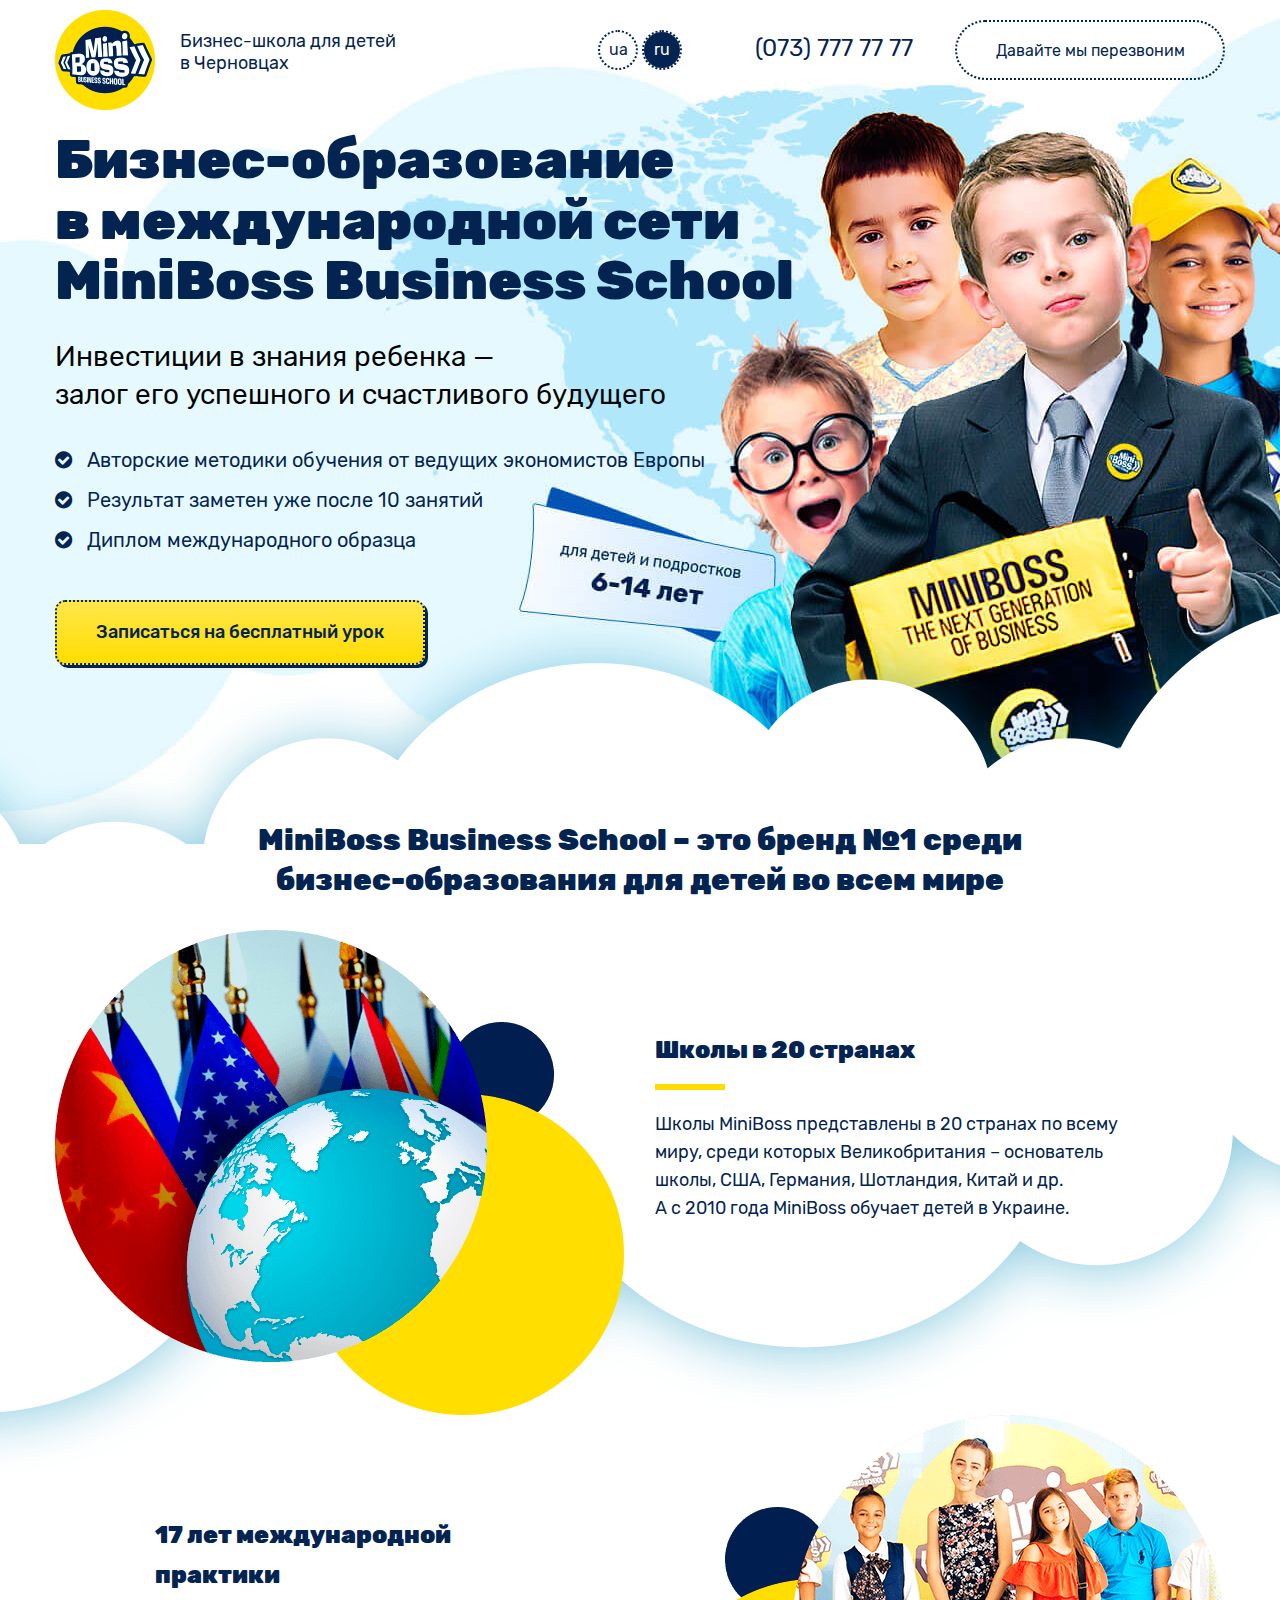
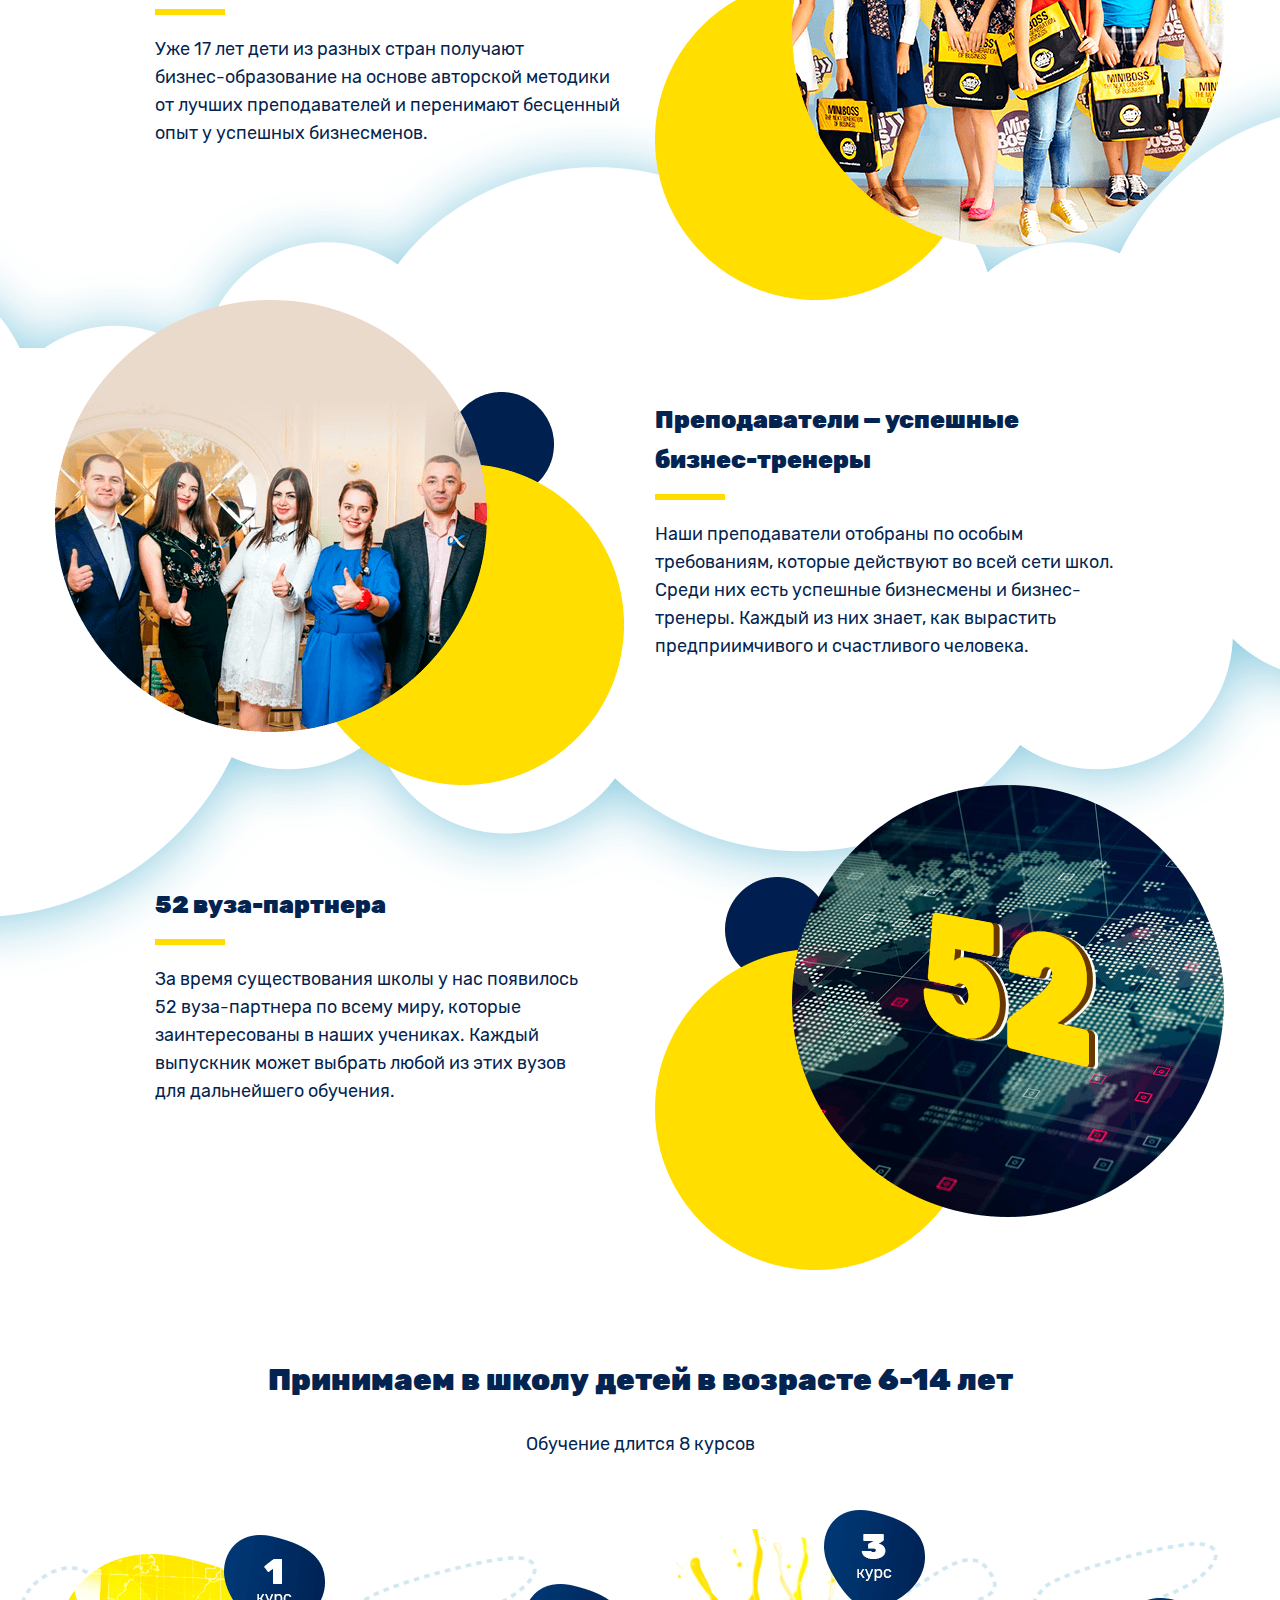
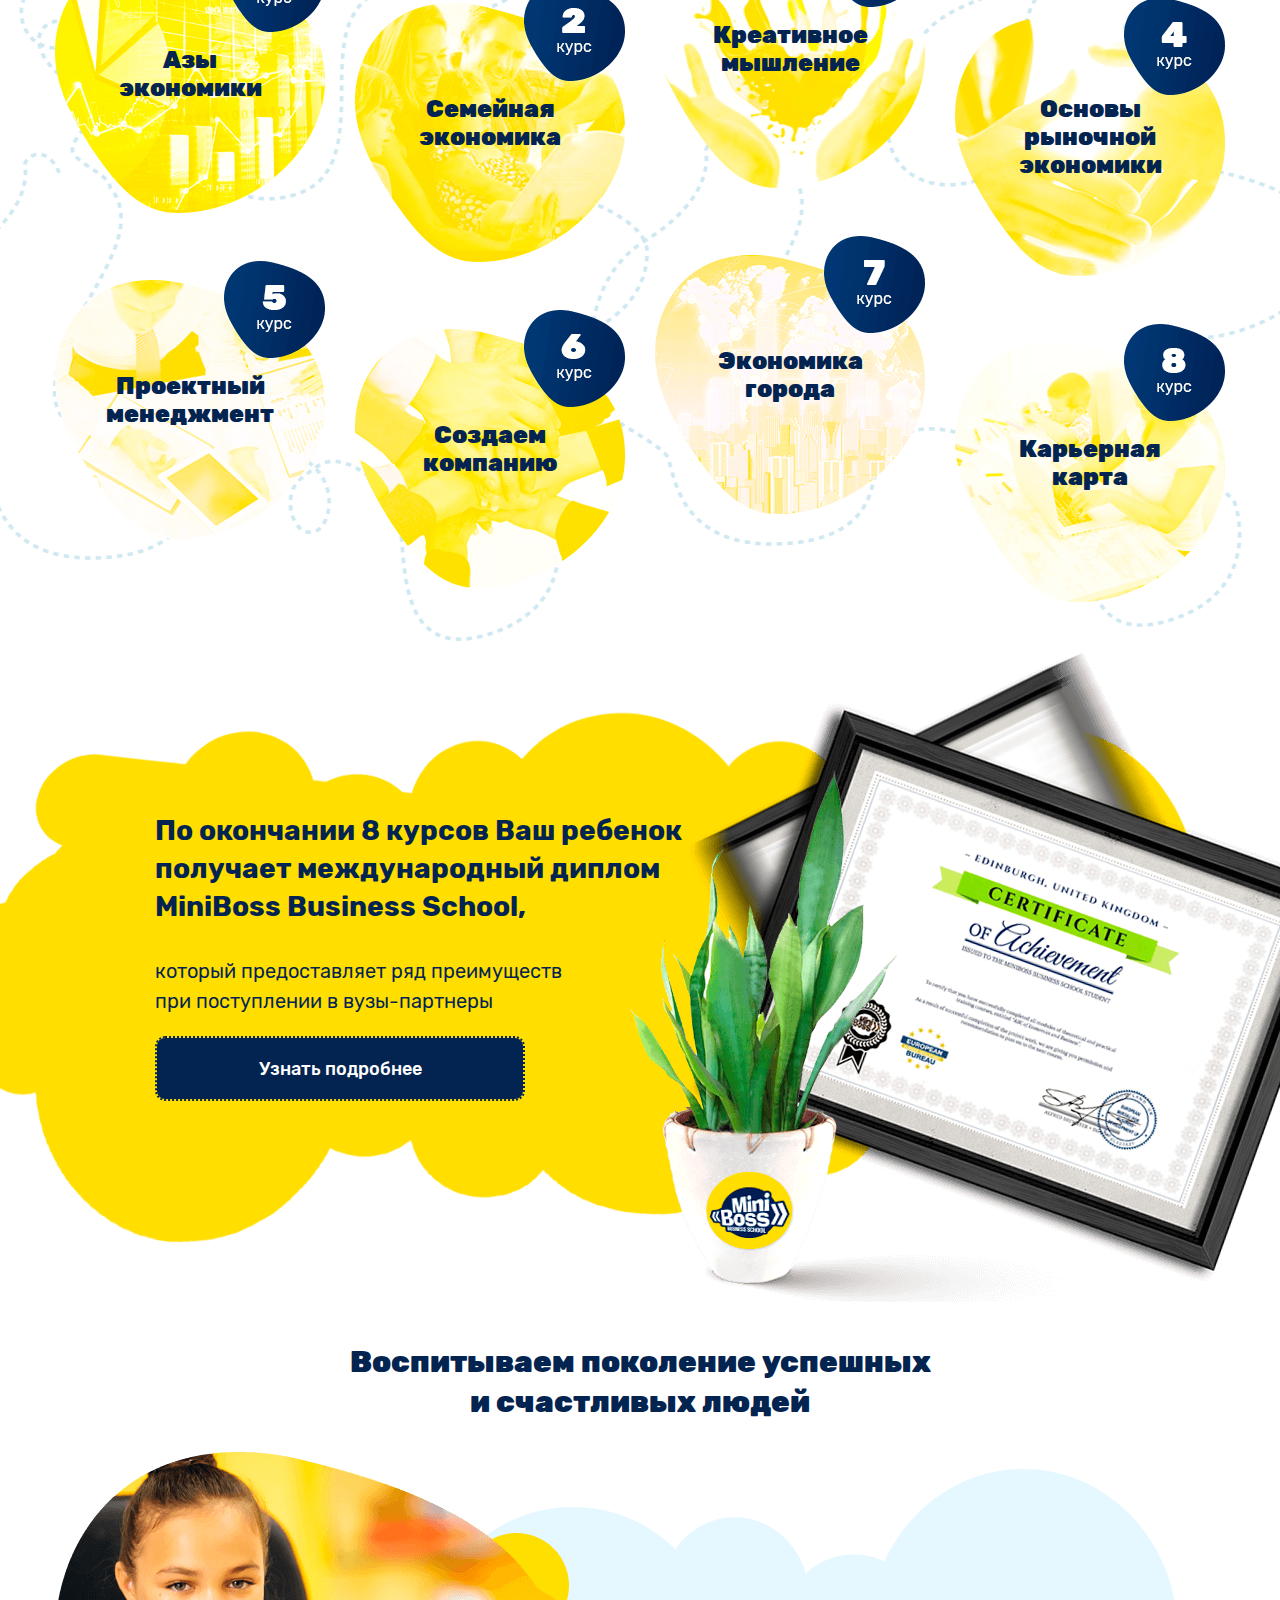
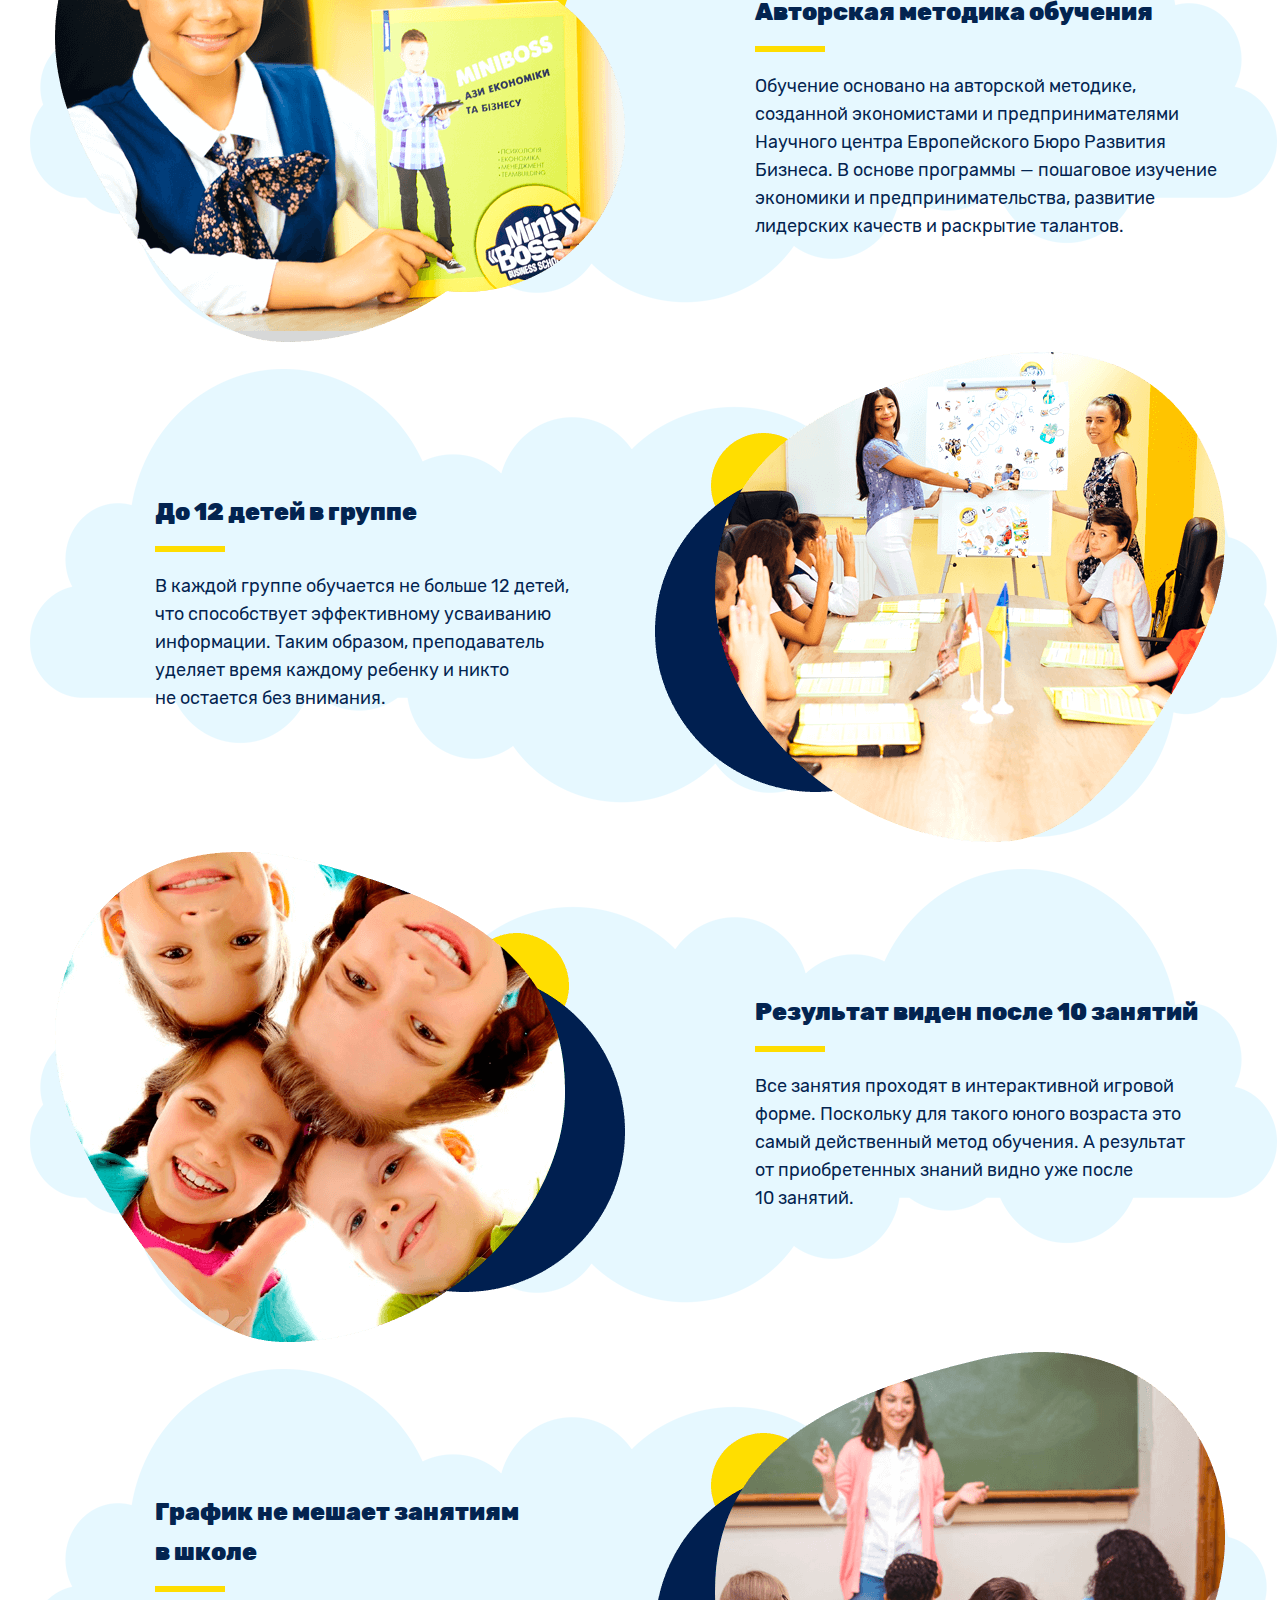
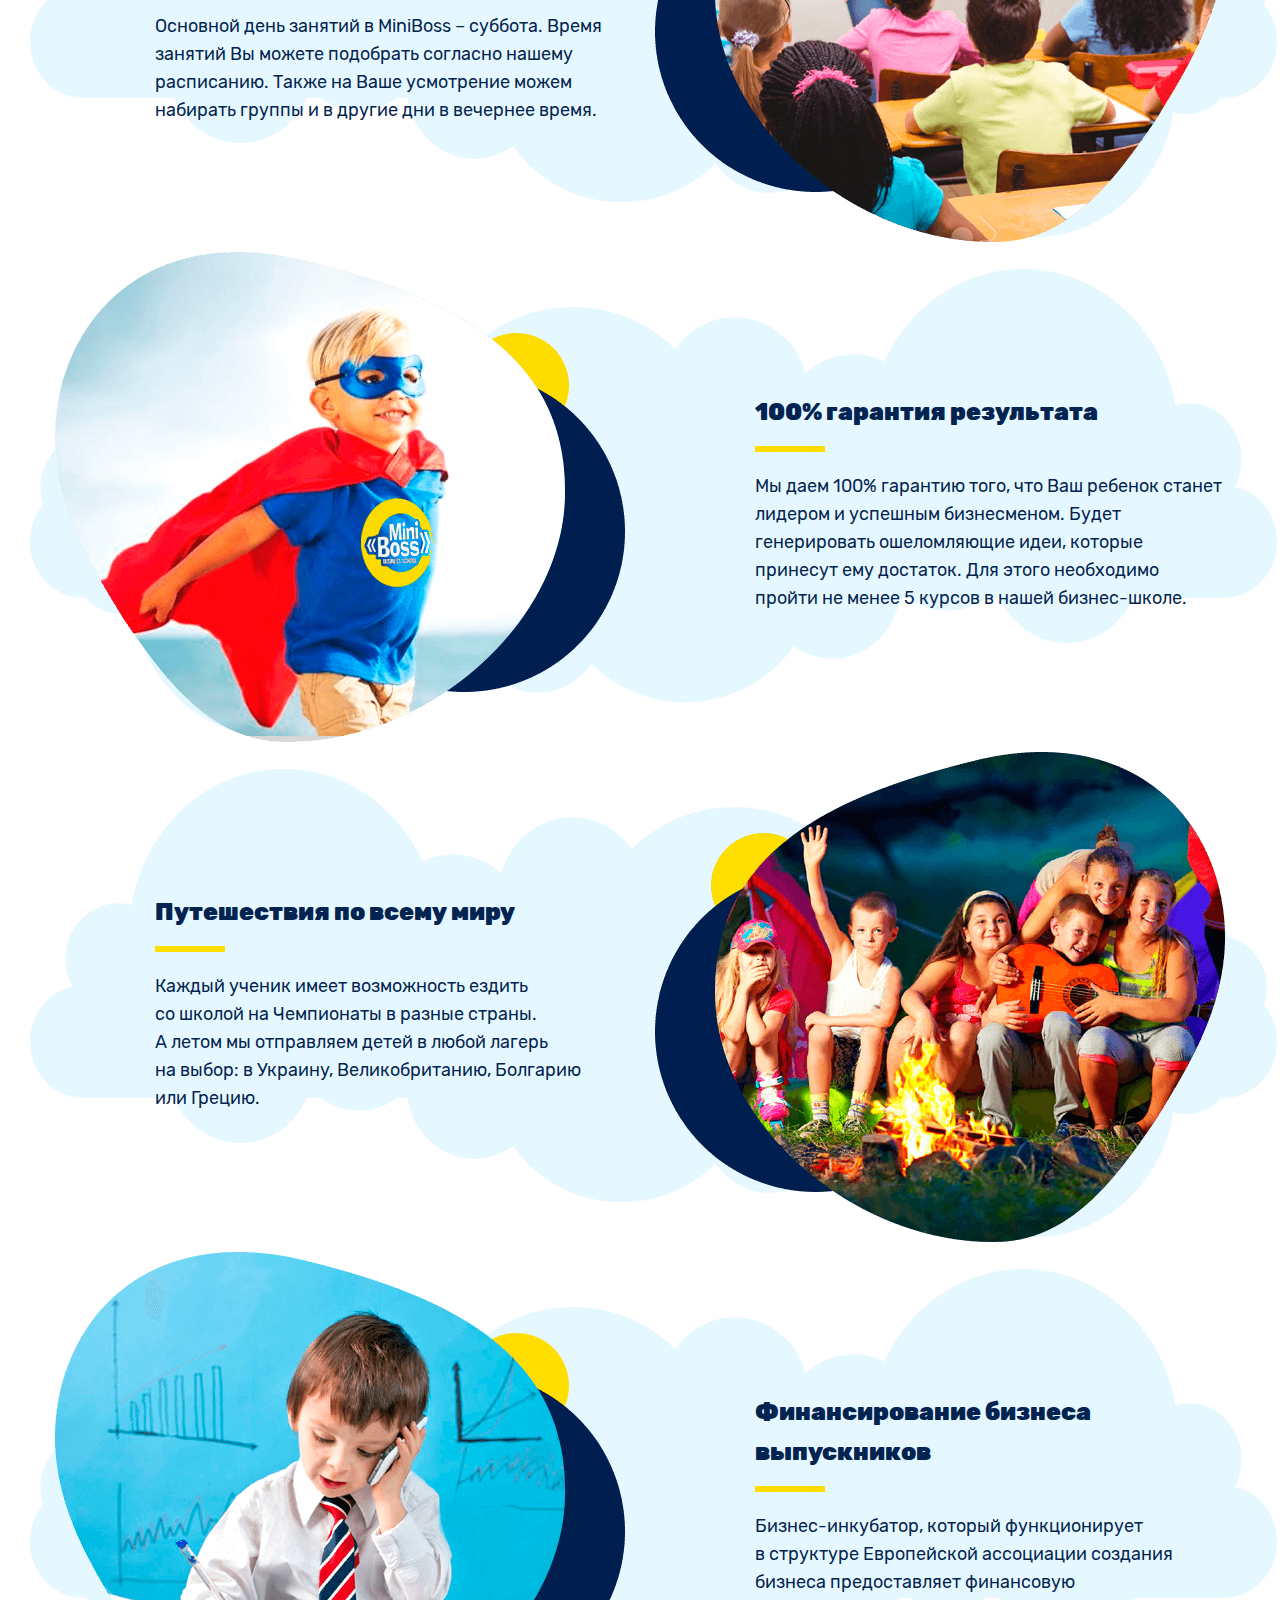
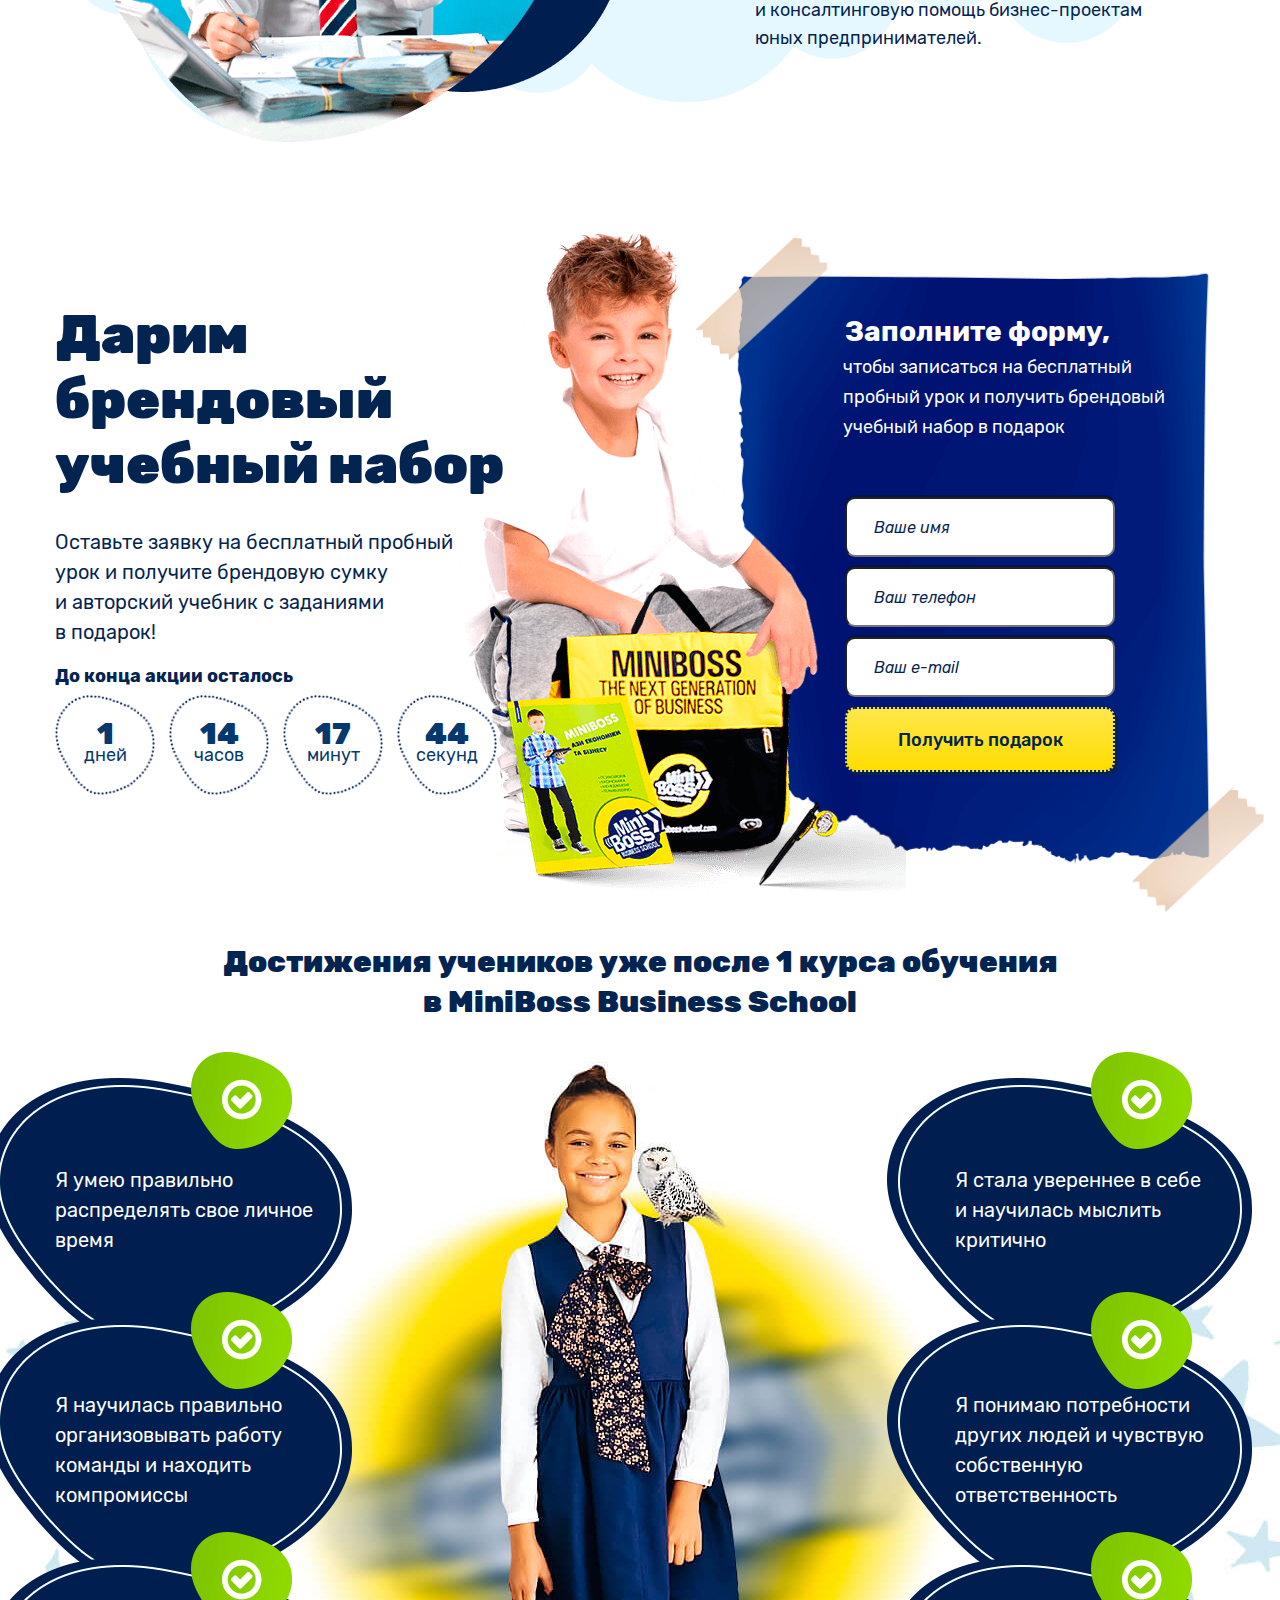
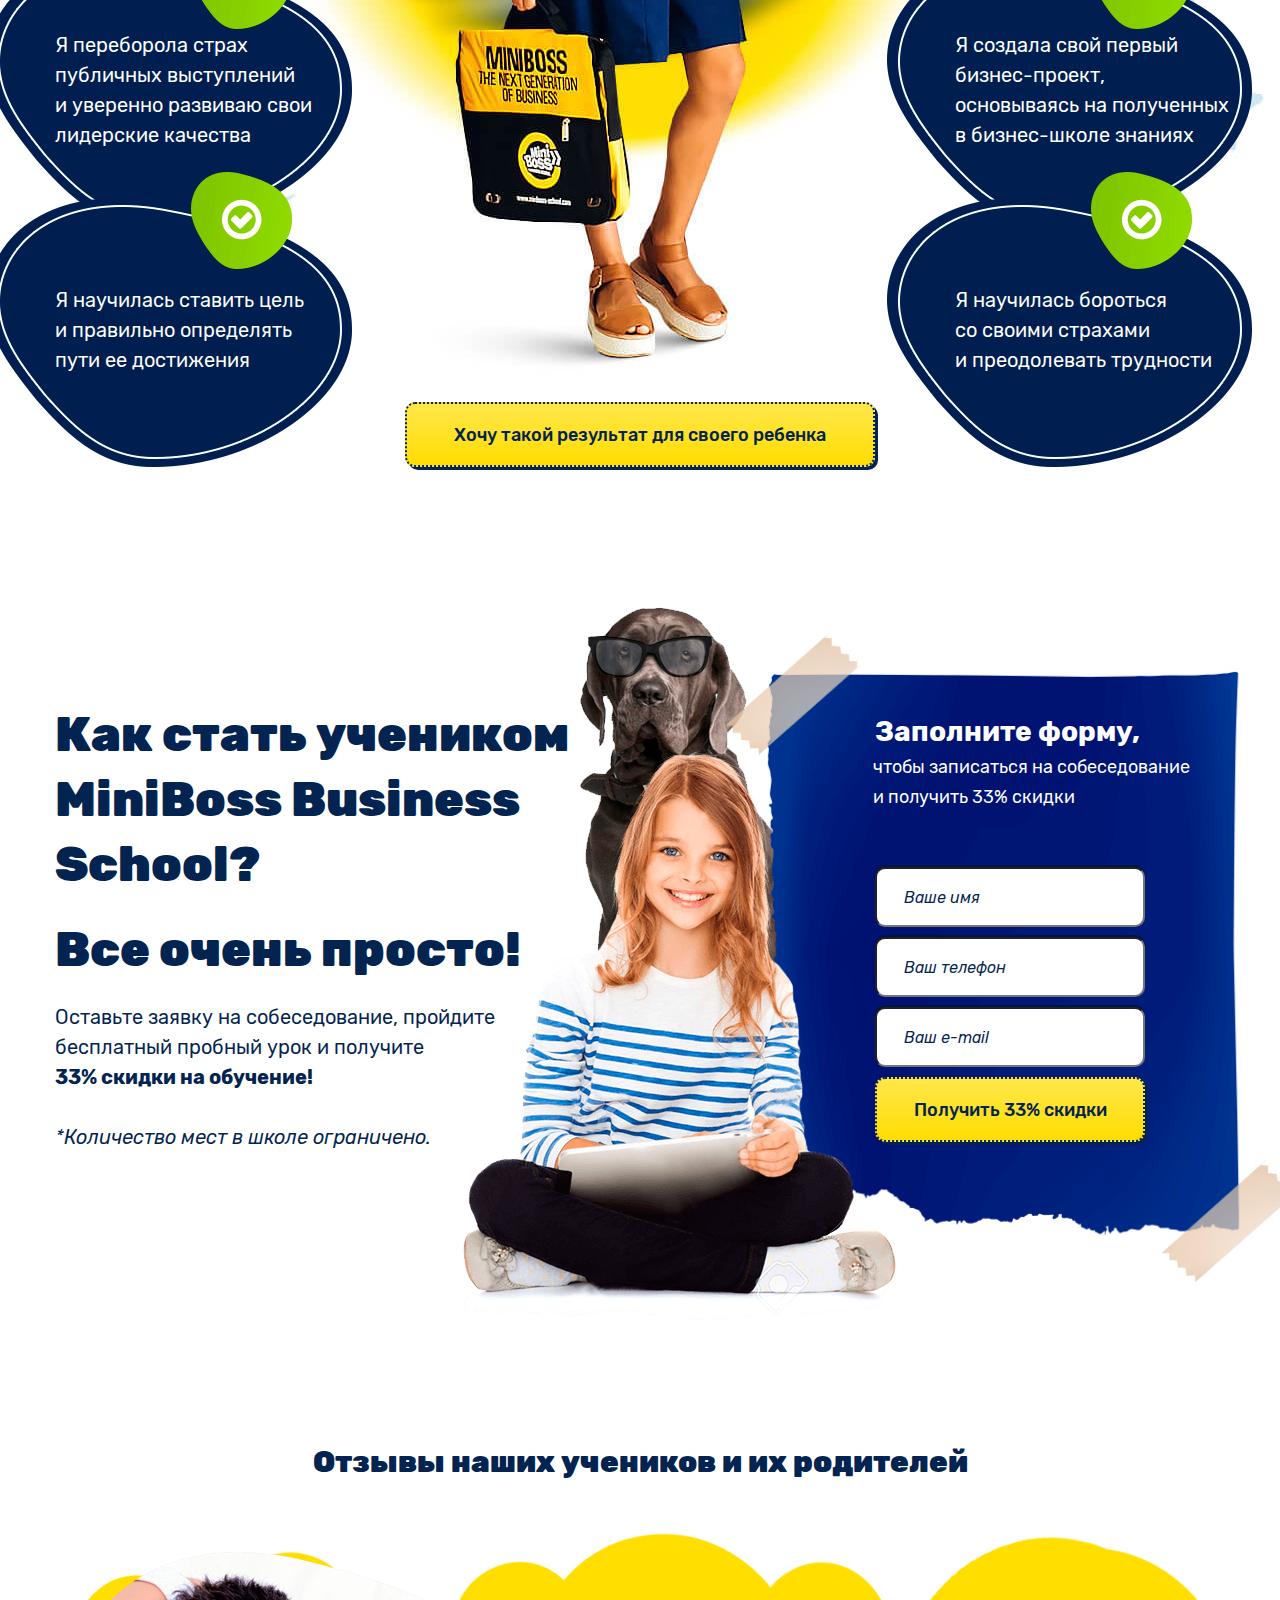
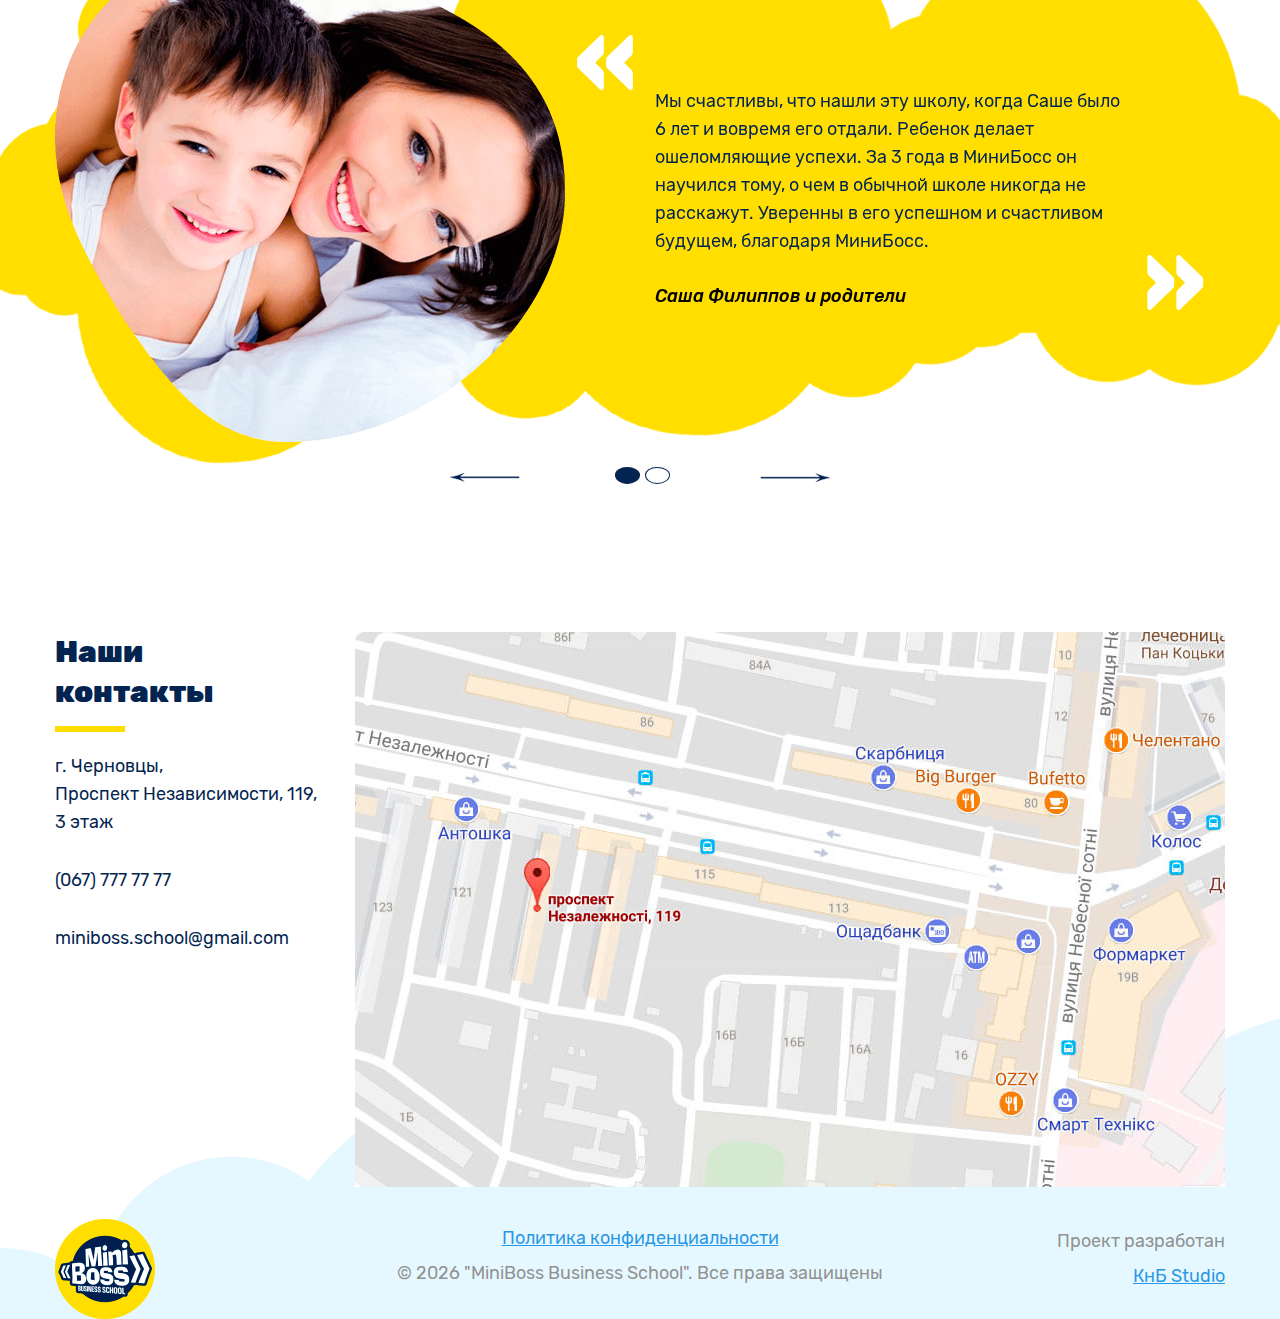
==== commit e7d96a11: "11.09" ====
--- a/index.html
+++ b/index.html
@@ -42,7 +42,7 @@
 			</div>
 			<div class="row main_head">
 				<div class="col-md-8">
-					<h1>Бизнес-образование <br>в международной сети MiniBoss Business School для детей и подростков 6-14 лет</h1>
+					<h1>Бизнес-образование <br>в международной сети MiniBoss Business School</h1>
 					<h2>Инвестиции в знания ребенка — <br>залог его успешного и счастливого будущего</h2>
 					<ul class="trigger">
 						<li><span></span> Авторские методики обучения от ведущих экономистов Европы</li>
@@ -101,7 +101,7 @@
 
 	<section class="year">
 		<div class="container">
-			<h3>Принимаем в школу детей в возрасте 6-14 лет<br><span>Обучение длится 8 курсов (1 курс — с сентября по май)</span></h3>
+			<h3>Принимаем в школу детей в возрасте 6-14 лет<br><span>Обучение длится 8 курсов</span></h3>
 			<div class="row">
 				<div class="col-md-3">
 					<div class="year_wrapper year1">
@@ -329,8 +329,8 @@
 			<div class="row">
 				<div class="col-md-6">
 					<h3>Как стать учеником MiniBoss Business School?<span>Все очень просто!</span></h3>
-					<p class="main_p">Оставьте заявку на собеседование, пройдите <br><span>бесплатный</span> пробный урок  и получите <br><span>33% скидки на обучение!</span></p>
-					<p class="italic">*Количество мест <br>в школе ограничено.</p>
+					<p class="main_p">Оставьте заявку на собеседование, пройдите <br>бесплатный пробный урок  и получите <br><span>33% скидки на обучение!</span></p>
+					<p class="italic">*Количество мест в школе ограничено.</p>
 				</div>
 				<div class="col-md-6">
 					<div class="form_wrapper">
@@ -338,7 +338,7 @@
 						<p>чтобы записаться на собеседование и получить 33% скидки </p>
 						<form method="post" class="form" id="bot_form" action="mail.php">
 							<input type="hidden" name="whatform" value="Форма - Задать вопрос специалисту" />
-							<input type="text" name="name" placeholder="Имя" />
+							<input type="text" name="name" placeholder="Ваше имя" />
 							<input type="tel" name="phone" class="phone" placeholder="Ваш телефон" />
 							<input type="email" name="email" placeholder="Ваш e-mail" />
 							<button class="btn_yellow">Получить 33% скидки</button>
--- a/css/main.css
+++ b/css/main.css
@@ -374,7 +374,7 @@
 }
 h1{
 	font-weight: 900;
-	font-size: 4.5rem;
+	font-size: 5.5rem;
 	/*letter-spacing: .01em;*/
 	margin-bottom: 0;
 }
@@ -588,9 +588,9 @@
 	text-align: center;
 	color: #06386d;
 }
-.top_form button {
+/*.top_form button {
 	margin-top: 3rem;
-}
+}*/
 .top_form .form_wrapper {
 	right: -40px;
 }
